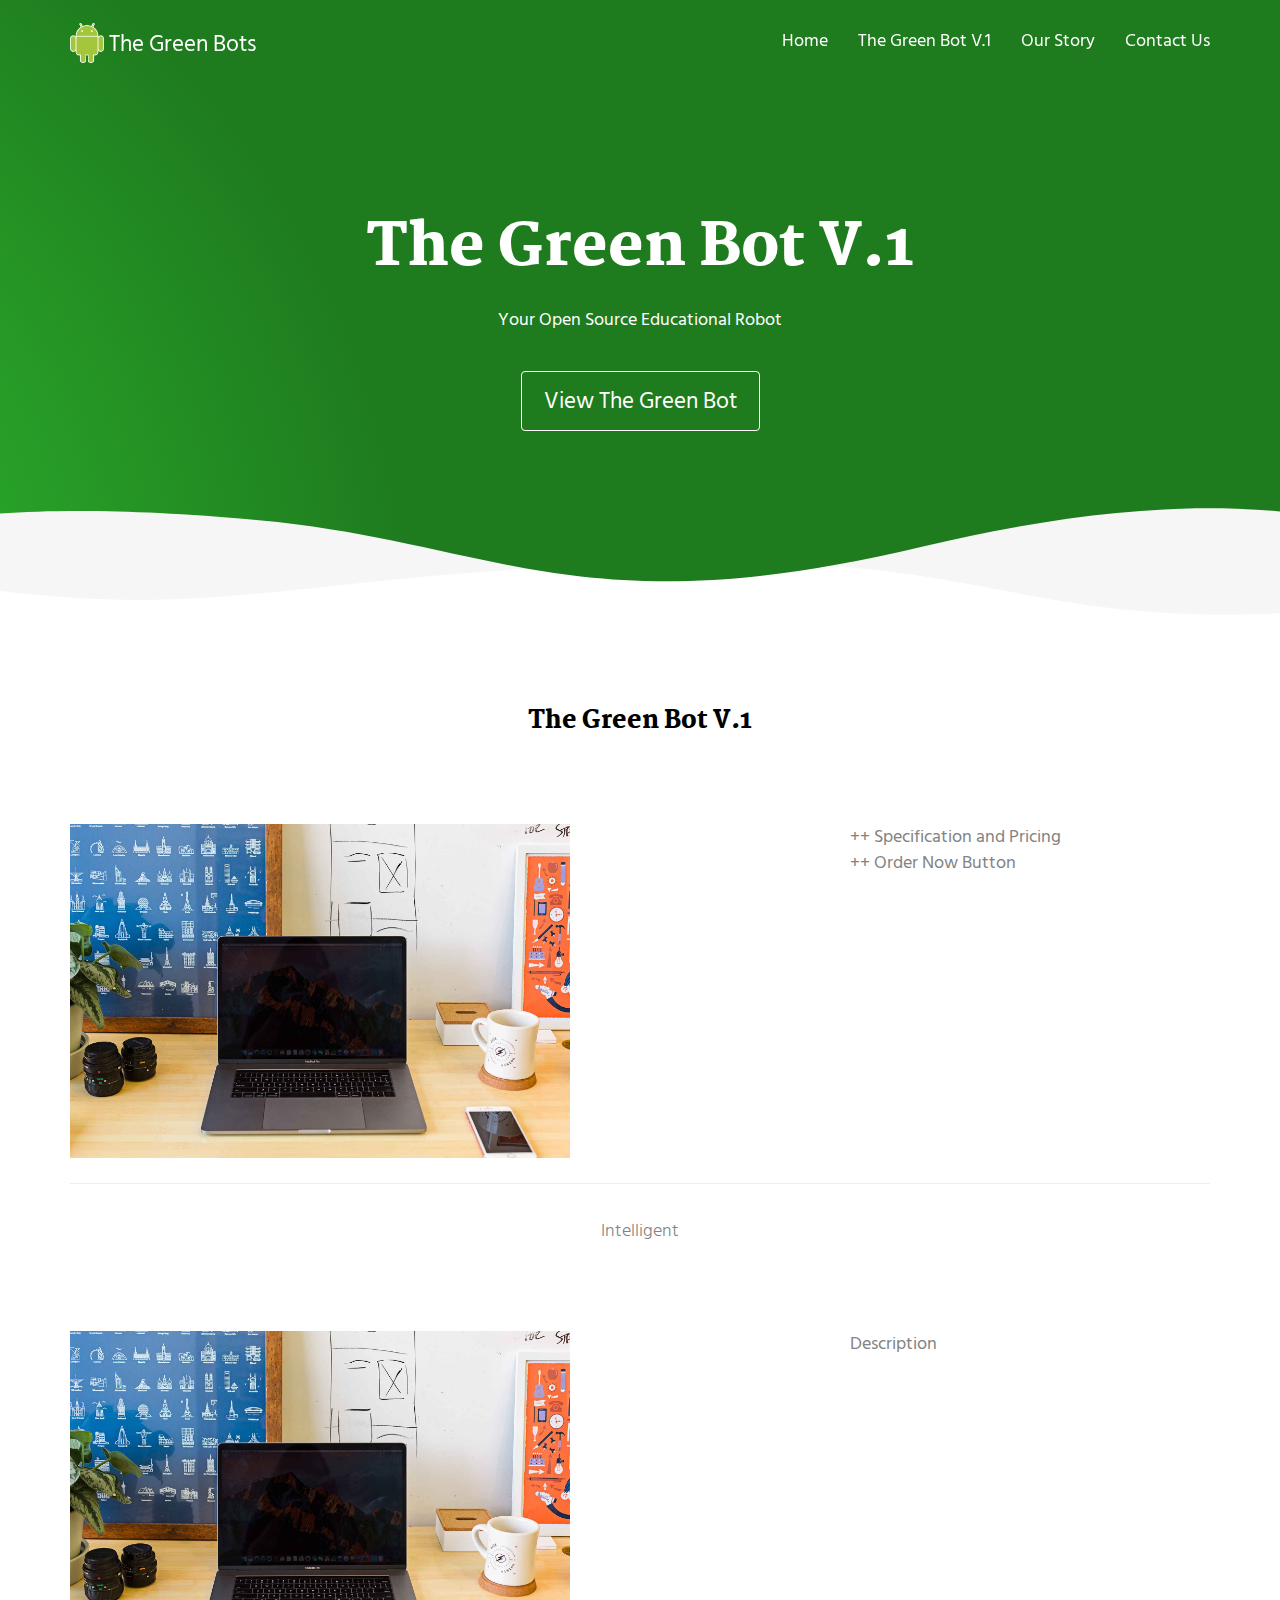
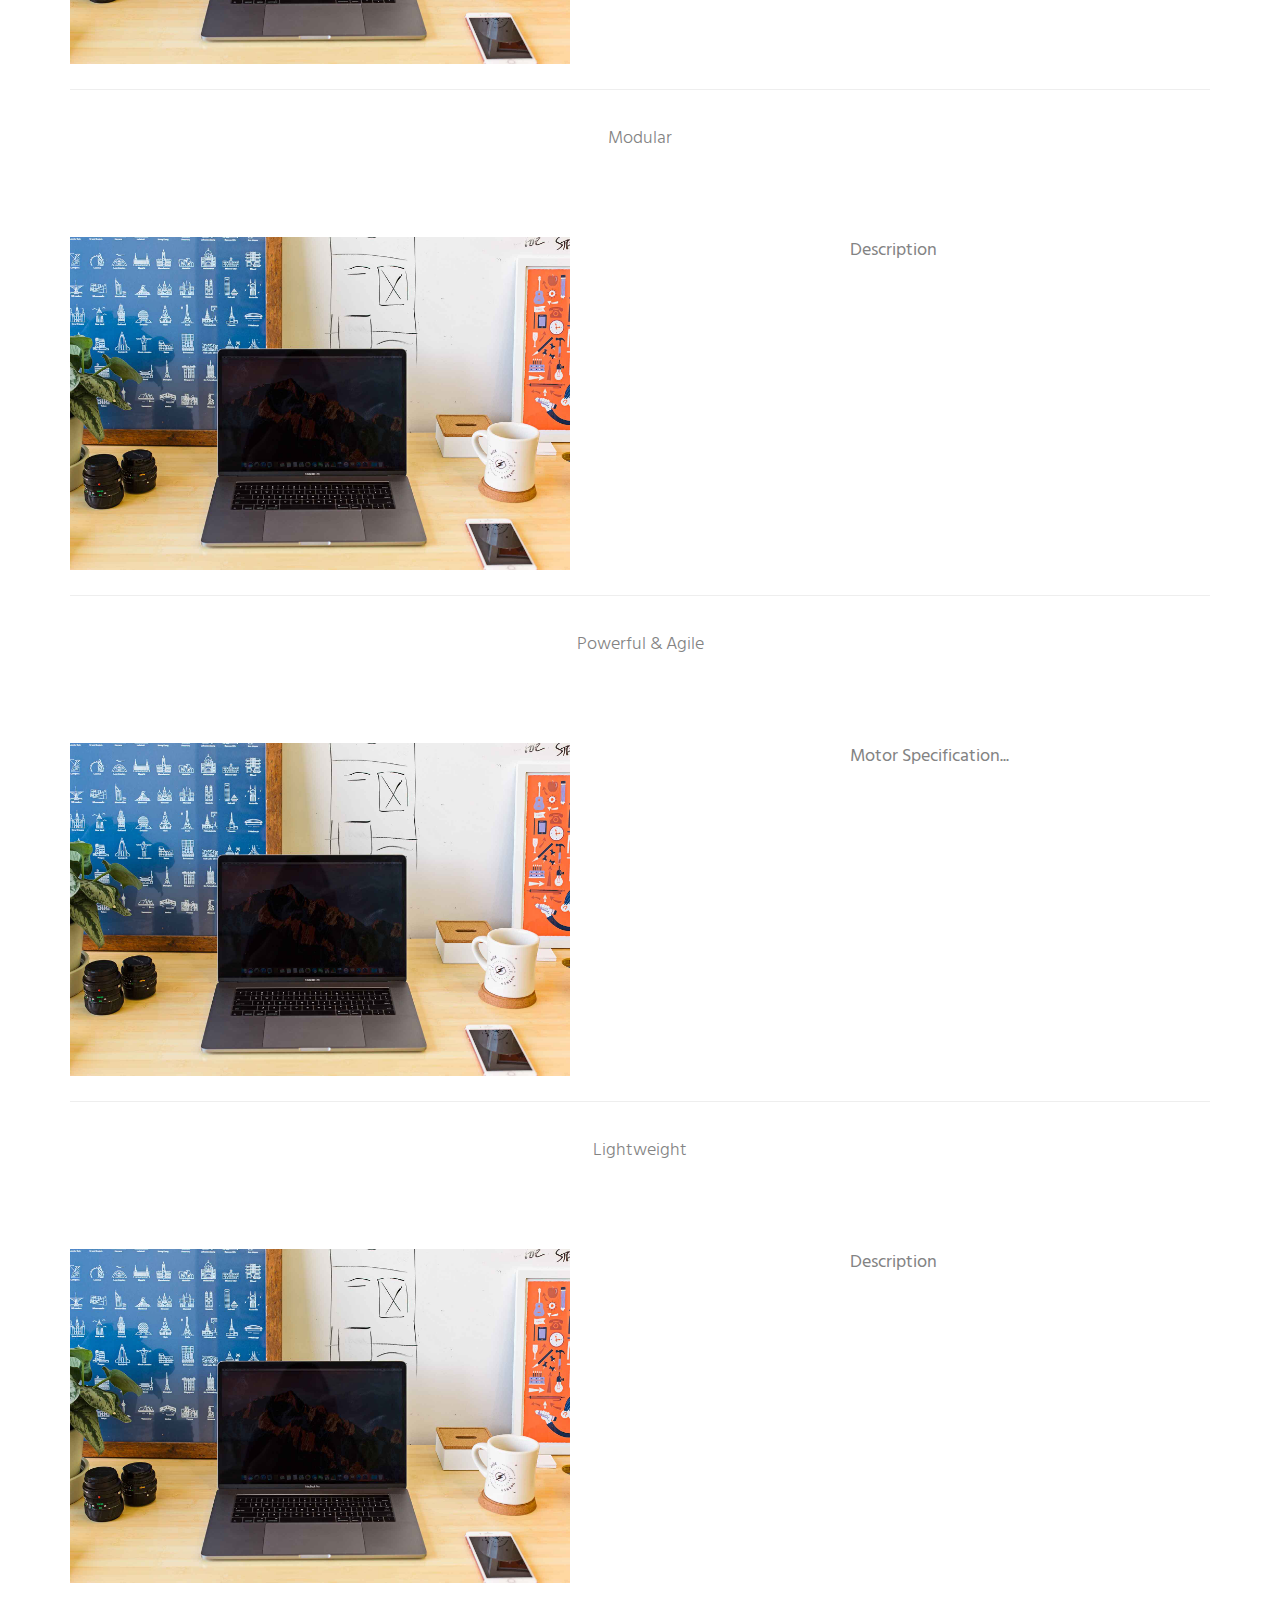
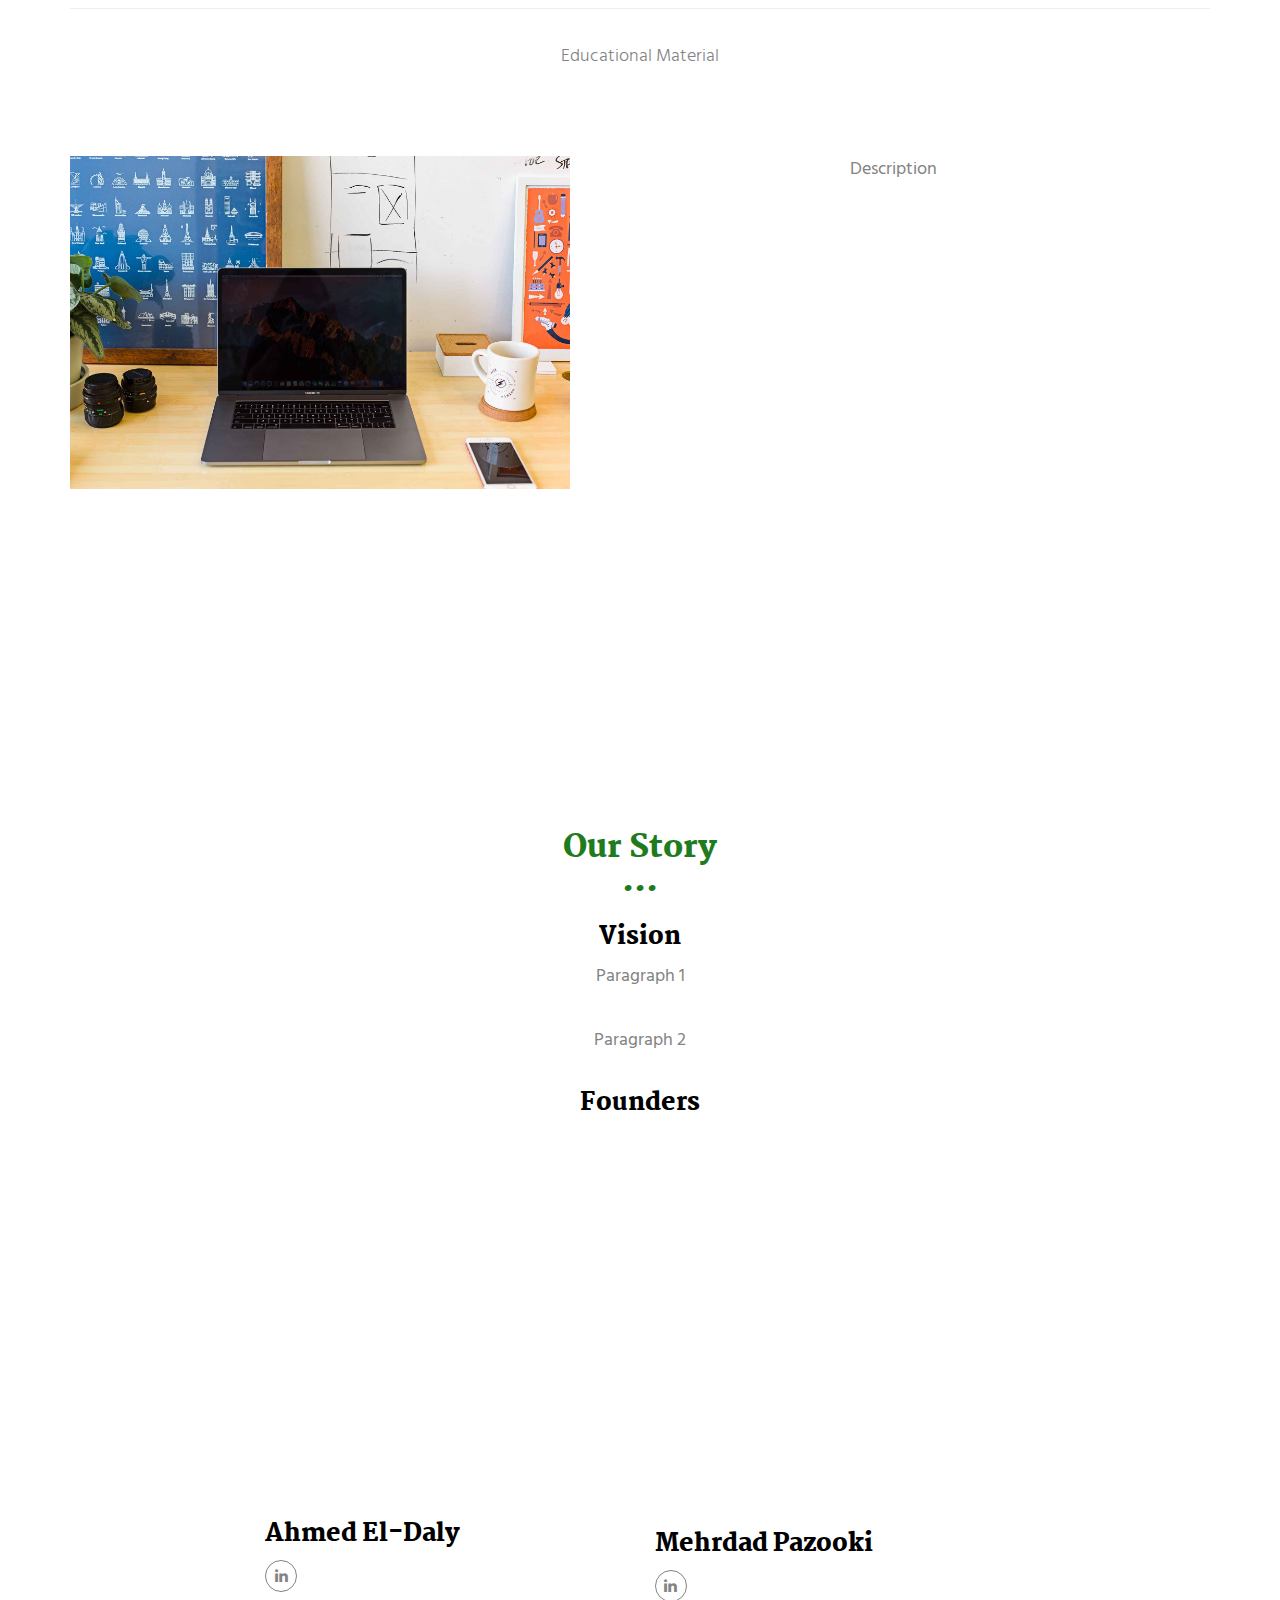
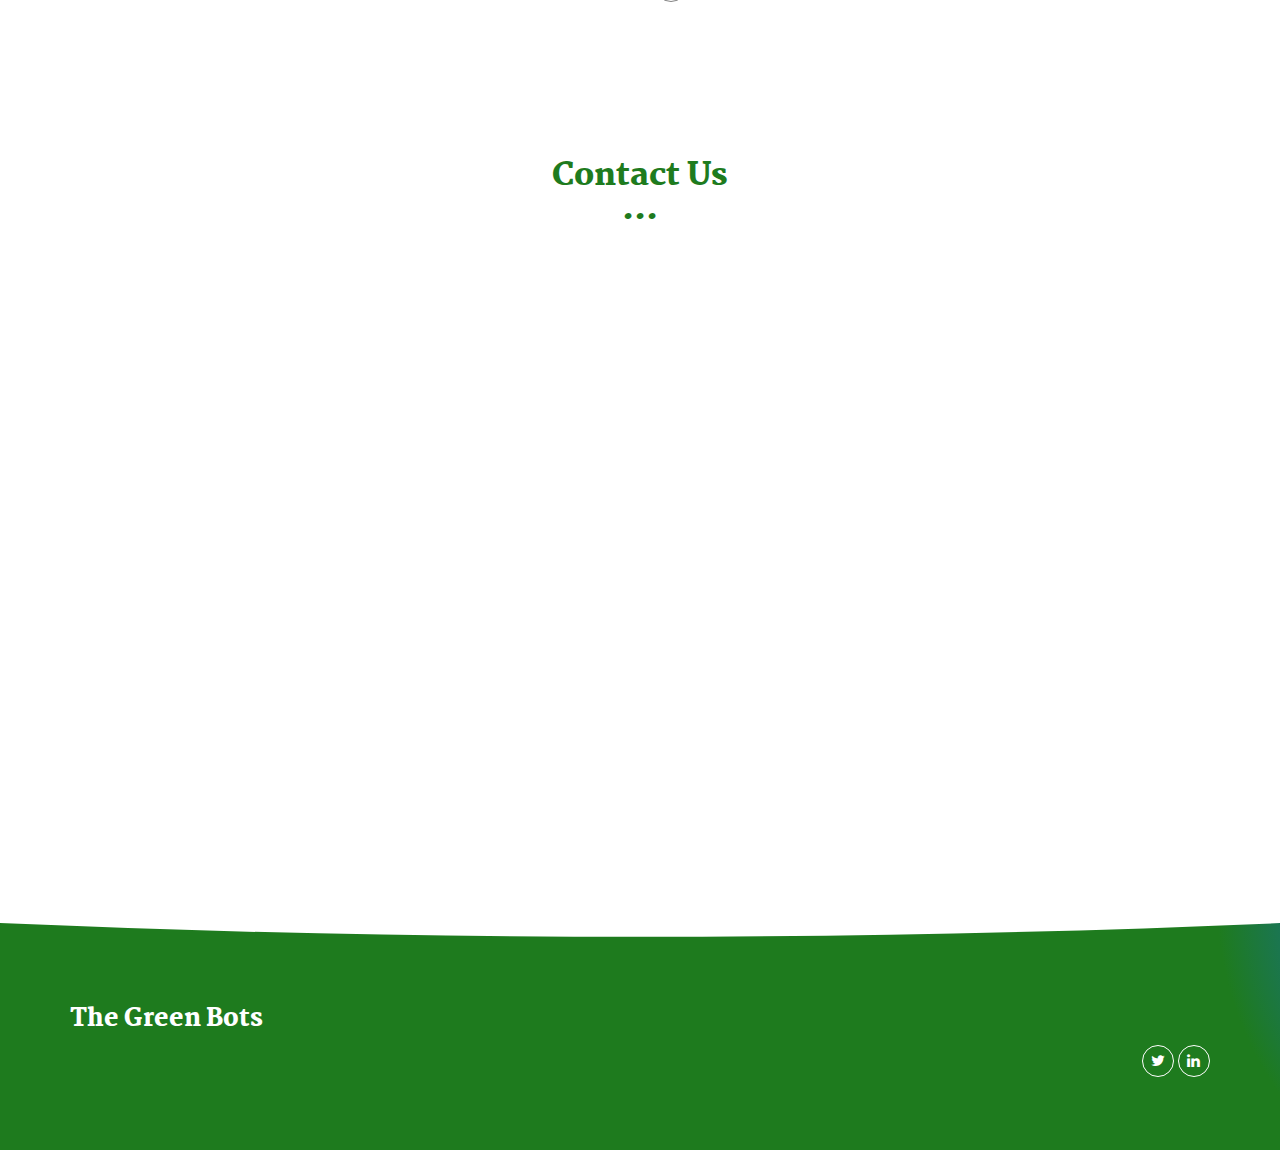
==== thegreenbots.com/index.html @ b5ca4ea4 "The Green Bot Website" ====
<!DOCTYPE html>
<html lang="en">

<head>
  <meta charset="UTF-8">
  <meta content="IE=edge" http-equiv="X-UA-Compatible">
  <meta content="width=device-width,initial-scale=1" name="viewport">
  <meta content="description" name="description">
  <meta name="google" content="notranslate" />
  <meta content="Mashup templates have been developped by Orson.io team" name="author">

  <!-- Disable tap highlight on IE -->
  <meta name="msapplication-tap-highlight" content="no">
  
  
  <link rel="apple-touch-icon" sizes="180x180" href="./assets/apple-icon-180x180.png">
  <link href="./assets/favicon.ico" rel="icon">

  <link href="" rel="stylesheet">


  <title>The Green Bots</title>

<link href="./main.550dcf66.css" rel="stylesheet"></head>

<link href="./main.css" rel="stylesheet"></head>

<body> <!-- Add your content of header -->
<header>
  <nav class="navbar navbar-default active">
    <div class="container">
      <div class="navbar-header">
        <button type="button" class="navbar-toggle collapsed" data-toggle="collapse" data-target="#navbar-collapse" aria-expanded="false">
          <span class="sr-only">Toggle navigation</span>
          <span class="icon-bar"></span>
          <span class="icon-bar"></span>
          <span class="icon-bar"></span>
        </button>
        <a class="navbar-brand" href="./index.html" title="">
          <img src="./assets/images/TheGreenBot-icon.png" class="navbar-logo-img" height="40">
          The Green Bots
        </a>
      </div>

      <div class="collapse navbar-collapse" id="navbar-collapse">
        <ul class="nav navbar-nav navbar-right">
          <li><a href="./index.html" title="">Home</a></li>
          <li><a href="#thegreenbotv1" title="">The Green Bot V.1</a></li>
          <li><a href="#ourstory" title="">Our Story</a></li>
          <li><a href="#contact" title="">Contact Us</a></li>

        </ul>
      </div> 
    </div>
  </nav>
</header>

<!-- Add your site or app content here -->
  <div class="hero-full-container background-image-container white-text-container">
    <div class="container">
      <div class="row">
        <div class="col-xs-12">
          <h1>The Green Bot V.1</h1>
          <p>Your Open Source Educational Robot</p>
          <br>
          <a href="#thegreenbotv1" class="btn btn-default btn-lg" title="">View The Green Bot</a>
        </div>
      </div>
    </div>
  </div>

  <div class="section-container" id="thegreenbotv1">
    <div class="container">
      <div class="row">
          <h3 class="text-center">The Green Bot V.1</h3>
          <br><br><br>  
          <div class="col-xs-8">
              <img src="./assets/images/img-04.jpg" alt="" class="img-responsive reveal-content" data-action="zoom" width="500px">
          </div>      
          <div class="col-xs-4">
            ++ Specification and Pricing<br>
            ++ Order Now Button
          </div>
      </div>
      <hr>
      <div class="row">
        <h4 class="text-center">Intelligent</h4>
        <br><br><br>  
        <div class="col-xs-8">
            <img src="./assets/images/img-04.jpg" alt="" class="img-responsive reveal-content" data-action="zoom" width="500px">
        </div>      
        <div class="col-xs-4">
          Description
        </div>
      </div>
      <hr>
      <div class="row">
        <h4 class="text-center">Modular</h4>
        <br><br><br>  
        <div class="col-xs-8">
            <img src="./assets/images/img-04.jpg" alt="" class="img-responsive reveal-content" data-action="zoom" width="500px">
        </div>      
        <div class="col-xs-4">
          Description
        </div>
      </div>
      <hr>
      <div class="row">
        <h4 class="text-center">Powerful & Agile</h4>
        <br><br><br>  
        <div class="col-xs-8">
            <img src="./assets/images/img-04.jpg" alt="" class="img-responsive reveal-content" data-action="zoom" width="500px">
        </div>      
        <div class="col-xs-4">
          Motor Specification...
        </div>
      </div>
      <hr>
      <div class="row">
        <h4 class="text-center">Lightweight</h4>
        <br><br><br>  
        <div class="col-xs-8">
            <img src="./assets/images/img-04.jpg" alt="" class="img-responsive reveal-content" data-action="zoom" width="500px">
        </div>      
        <div class="col-xs-4">
          Description
        </div>
      </div>
      <hr>
      <div class="row">
        <h4 class="text-center">Educational Material</h4>
        <br><br><br>  
        <div class="col-xs-8">
            <img src="./assets/images/img-04.jpg" alt="" class="img-responsive reveal-content" data-action="zoom" width="500px">
        </div>      
        <div class="col-xs-4">
          Description
        </div>
      </div>         
      
    </div>
  </div>

  <div class="section-container">
    <div class="container text-center">
      
    </div>
  </div>

  <!-- <div class="section-container">
    <div class="container text-center">
      <div class="row section-container-spacer">
        <div class="col-xs-12 col-md-12">
          <h2 class="text-center">Customers</h2>
          <p>Praesent at feugiat est, at faucibus ipsum. Aenean condimentum mauris vel malesuada pulvinar. <br>Vestibulum sit amet hendrerit leo, quis vehicula mi.</p>
        </div>  
      </div>
      <div class="row">
        <div class="col-xs-12 col-md-4">
          <img src="./assets/images/logo-01.png" alt="" class="img-responsive reveal-content image-center">

        </div>
       
        <div class="col-xs-12 col-md-4">
          <img src="./assets/images/logo-02.png" alt="" class="img-responsive reveal-content image-center">
        </div>
        <div class="col-xs-12 col-md-4">
          <img src="./assets/images/logo-03.png" alt="" class="img-responsive reveal-content image-center">
        </div>
      </div>
    </div>
  </div>
  -->
 


  <div class="section-container" id="ourstory">
    <div class="container">
      <div class="row">
        <div class="col-xs-12 col-md-8 col-md-offset-2">
          <div class="text-center">
            <br><br><br>
            <h2>Our Story</h2>
            <h3>Vision</h3>
            <p>Paragraph 1</p> 
            <br>
            <p>Paragraph 2</p>
          </div>
       </div>
      </div>
      <div class="row section-container-spacer">
          <div class="text-center">
            <h3>Founders</h3>
          </div>  
        </div>
        <div class="row">
          <div class="col-xs-12 col-md-2"></div>
          <div class="col-xs-12 col-md-4">
              <img src="./assets/images/ahmed.jpeg" alt="" class="reveal img-responsive reveal-content image-center">
              <h3>Ahmed El-Daly</h3>
              <!-- <h4></h4> -->
              <p></p>
              <p>
                <a href="https://www.linkedin.com/in/ahmedeldaly/" class="social-round-icon fa-icon" title="">
                  <i class="fa fa-linkedin" aria-hidden="true"></i>
                </a>
              </p>
            </div>
          <div class="col-xs-12 col-md-4">
            <img src="./assets/images/mehrdad.jpeg" alt="" class="reveal img-responsive reveal-content image-center">
            <h3>Mehrdad Pazooki</h3>
            <!-- <h4></h4> -->
            <p></p>
            <p>
              <a href="https://www.linkedin.com/in/mehrdad-pazooki-56a11b188/" class="social-round-icon fa-icon" title="">
                <i class="fa fa-linkedin" aria-hidden="true"></i>
              </a>
            </p>
          </div>
        </div>
    </div>
  </div>

  <div class="section-container contact-container" id="contact">
    <div class="container">
      <div class="row">
        <div class="col-xs-12 col-md-12">
          <div class="section-container-spacer">
            <h2 class="text-center">Contact Us</h2>
            <p class="text-center"></p>
          </div>
          <div class="card-container">
            <div class="card card-shadow col-xs-10 col-xs-offset-1 col-md-8 col-md-offset-2 reveal">
              <form action="" class="reveal-content">
                <div class="row">
                  <div class="col-md-7">
                    <div class="form-group">
                      <input type="email" class="form-control" id="email" placeholder="Email">
                    </div>
                    <div class="form-group">
                      <input type="text" class="form-control" id="subject" placeholder="Subject">
                    </div>
                    <div class="form-group">
                      <textarea class="form-control" rows="3" placeholder="Enter your message"></textarea>
                    </div>
                    <button type="submit" class="btn btn-primary">Send message</button>
                  </div>
                  <!-- <div class="col-md-5">
                    <ul class="list-unstyled address-container">
                      <li>
                        <span class="fa-icon">
                          <i class="fa fa-phone" aria-hidden="true"></i>
                        </span>
                        + 33 9 07 45 12 65
                      </li>
                      <li>
                        <span class="fa-icon">
                          <i class="fa fa fa-map-o" aria-hidden="true"></i>
                        </span>
                        42 rue Moulbert 75016 Paris
                      </li>
                    </ul>
                  </div> -->
                </div>
              </form>
            </div>
            <div class="card-image col-xs-12" style="background-image: url('/assets/images/img-01.jpg')">
            </div>
          </div>
        </div>  
      </div>
    </div>
  </div>

<script>
  document.addEventListener("DOMContentLoaded", function (event) {
    navbarFixedTopAnimation();
  });
</script>

<footer class="footer-container white-text-container">
  <div class="container">
    <div class="row">

     
      <div class="col-xs-12">
        <h3>The Green Bots</h3>

        <div class="row">
          <div class="col-xs-12 col-sm-7">
          </div>
          <div class="col-xs-12 col-sm-5">
            <p class="text-right">
              <a href="https://twitter.com/" class="social-round-icon white-round-icon fa-icon" title="">
                <i class="fa fa-twitter" aria-hidden="true"></i>
              </a>
              <a href="https://www.linkedin.com/" class="social-round-icon white-round-icon fa-icon" title="">
                <i class="fa fa-linkedin" aria-hidden="true"></i>
              </a>
            </p>
          </div>
        </div>
        
        
      </div>
    </div>
  </div>
</footer>

<script>
  document.addEventListener("DOMContentLoaded", function (event) {
    navActivePage();
    scrollRevelation('.reveal');
  });
</script>

<!-- Google Analytics: change UA-XXXXX-X to be your site's ID 

<script>
  (function (i, s, o, g, r, a, m) {
    i['GoogleAnalyticsObject'] = r; i[r] = i[r] || function () {
      (i[r].q = i[r].q || []).push(arguments)
    }, i[r].l = 1 * new Date(); a = s.createElement(o),
      m = s.getElementsByTagName(o)[0]; a.async = 1; a.src = g; m.parentNode.insertBefore(a, m)
  })(window, document, 'script', '//www.google-analytics.com/analytics.js', 'ga');
  ga('create', 'UA-XXXXX-X', 'auto');
  ga('send', 'pageview');
</script>

--> <script type="text/javascript" src="./main.0cf8b554.js"></script></body>

</html>
---- thegreenbots.com/main.550dcf66.css ----
@import url(https://fonts.googleapis.com/css?family=Hind+Siliguri:300,600|Martel:400,900);@import url(https://maxcdn.bootstrapcdn.com/font-awesome/4.7.0/css/font-awesome.min.css);/*!
 * Bootstrap v3.3.7 (http://getbootstrap.com)
 * Copyright 2011-2016 Twitter, Inc.
 * Licensed under MIT (https://github.com/twbs/bootstrap/blob/master/LICENSE)
 */
/*! normalize.css v3.0.3 | MIT License | github.com/necolas/normalize.css */html{font-family:sans-serif;-ms-text-size-adjust:100%;-webkit-text-size-adjust:100%}body{margin:0}article,aside,details,figcaption,figure,footer,header,hgroup,main,menu,nav,section,summary{display:block}audio,canvas,progress,video{display:inline-block;vertical-align:baseline}audio:not([controls]){display:none;height:0}[hidden],template{display:none}a{background-color:transparent}a:active,a:hover{outline:0}abbr[title]{border-bottom:1px dotted}b,strong{font-weight:700}dfn{font-style:italic}h1{font-size:2em;margin:.67em 0}mark{background:#ff0;color:#000}small{font-size:80%}sub,sup{font-size:75%;line-height:0;position:relative;vertical-align:baseline}sup{top:-.5em}sub{bottom:-.25em}img{border:0}svg:not(:root){overflow:hidden}figure{margin:1em 40px}hr{box-sizing:content-box;height:0}pre{overflow:auto}code,kbd,pre,samp{font-family:monospace,monospace;font-size:1em}button,input,optgroup,select,textarea{color:inherit;font:inherit;margin:0}button{overflow:visible}button,select{text-transform:none}button,html input[type=button],input[type=reset],input[type=submit]{-webkit-appearance:button;cursor:pointer}button[disabled],html input[disabled]{cursor:default}button::-moz-focus-inner,input::-moz-focus-inner{border:0;padding:0}input{line-height:normal}input[type=checkbox],input[type=radio]{box-sizing:border-box;padding:0}input[type=number]::-webkit-inner-spin-button,input[type=number]::-webkit-outer-spin-button{height:auto}input[type=search]{-webkit-appearance:textfield;box-sizing:content-box}input[type=search]::-webkit-search-cancel-button,input[type=search]::-webkit-search-decoration{-webkit-appearance:none}fieldset{border:1px solid silver;margin:0 2px;padding:.35em .625em .75em}textarea{overflow:auto}optgroup{font-weight:700}table{border-collapse:collapse;border-spacing:0}td,th{padding:0}

@import "main.css";
---- thegreenbots.com/main.css ----
@media print{
    *,:after,:before{
        background:transparent!important;
        color:#000!important;
        box-shadow:none!important;
        text-shadow:none!important
    }
    a,a:visited{
        text-decoration:underline
    }
    a[href]:after{
        content:" (" attr(href) ")"
    }
    abbr[title]:after{
        content:" (" attr(title) ")"
    }
    a[href^="#"]:after,a[href^="javascript:"]:after{
        content:""
    }
    blockquote,pre{
        border:1px solid #999;
        page-break-inside:avoid
    }
    thead{
        display:table-header-group
    }
    img,tr{
        page-break-inside:avoid
    }
    img{
        max-width:100%!important
    }
    h2,h3,p{
        orphans:3;
        widows:3
    }
    h2,h3{
        page-break-after:avoid
    }
    .navbar{
        display:none
    }
    .btn>.caret,.dropup>.btn>.caret{
        border-top-color:#000!important
    }
    .label{
        border:1px solid #000
    }
    .table{
        border-collapse:collapse!important
    }
    .table td,.table th{
        background-color:#fff!important
    }
    .table-bordered td,.table-bordered th{
        border:1px solid #ddd!important
    }
}
*,:after,:before{
    -webkit-box-sizing:border-box;
    -moz-box-sizing:border-box;
    box-sizing:border-box
}
html{
    font-size:10px;
    -webkit-tap-highlight-color:transparent
}
body{
    font-family:Hind Siliguri,Helvetica,Arial,sans-serif;
    font-size:18px;
    line-height:1.42857;
    color:#838383;
    background-color:#fff
}
button,input,select,textarea{
    font-family:inherit;
    font-size:inherit;
    line-height:inherit
}
a{
    color:#1e7b1e;
    text-decoration:none
}
a:focus,a:hover{
    color:#1045a4;
    text-decoration:underline
}
a:focus{
    outline:5px auto -webkit-focus-ring-color;
    outline-offset:-2px
}
figure{
    margin:0
}
img{
    vertical-align:middle
}
.img-responsive{
    display:block;
    max-width:100%;
    height:auto
}
.img-rounded{
    border-radius:4px
}
.img-thumbnail{
    padding:4px;
    line-height:1.42857;
    background-color:#fff;
    border:1px solid #ddd;
    border-radius:2px;
    -webkit-transition:all .2s ease-in-out;
    -o-transition:all .2s ease-in-out;
    transition:all .2s ease-in-out;
    display:inline-block;
    max-width:100%;
    height:auto
}
.img-circle{
    border-radius:50%
}
hr{
    margin-top:25px;
    margin-bottom:25px;
    border:0;
    border-top:1px solid #eee
}
.sr-only{
    position:absolute;
    width:1px;
    height:1px;
    margin:-1px;
    padding:0;
    overflow:hidden;
    clip:rect(0,0,0,0);
    border:0
}
.sr-only-focusable:active,.sr-only-focusable:focus{
    position:static;
    width:auto;
    height:auto;
    margin:0;
    overflow:visible;
    clip:auto
}
[role=button]{
    cursor:pointer
}
.h1,.h2,.h3,.h4,.h5,.h6,h1,h2,h3,h4,h5,h6{
    font-family:Martel,Times New Roman,Times,serif;
    font-weight:900;
    line-height:1.1;
    color:#1e7b1e
}
.h1 .small,.h1 small,.h2 .small,.h2 small,.h3 .small,.h3 small,.h4 .small,.h4 small,.h5 .small,.h5 small,.h6 .small,.h6 small,h1 .small,h1 small,h2 .small,h2 small,h3 .small,h3 small,h4 .small,h4 small,h5 .small,h5 small,h6 .small,h6 small{
    font-weight:400;
    line-height:1;
    color:#777
}
.h1,.h2,.h3,h1,h2,h3{
    margin-top:25px;
    margin-bottom:12.5px
}
.h1 .small,.h1 small,.h2 .small,.h2 small,.h3 .small,.h3 small,h1 .small,h1 small,h2 .small,h2 small,h3 .small,h3 small{
    font-size:65%
}
.h4,.h5,.h6,h4,h5,h6{
    margin-top:12.5px;
    margin-bottom:12.5px
}
.h4 .small,.h4 small,.h5 .small,.h5 small,.h6 .small,.h6 small,h4 .small,h4 small,h5 .small,h5 small,h6 .small,h6 small{
    font-size:75%
}
.h1,h1{
    font-size:59px
}
.h2,h2{
    font-size:31px
}
.h3,h3{
    font-size:24px
}
.h4,.h5,h4,h5{
    font-size:18px
}
.h6,h6{
    font-size:16px
}
p{
    margin:0 0 12.5px
}
.lead{
    margin-bottom:25px;
    font-size:20px;
    font-weight:300;
    line-height:1.4
}
@media (min-width:768px){
    .lead{
        font-size:27px
    }
}
.small,small{
    font-size:77%
}
.mark,mark{
    background-color:#fcf8e3;
    padding:.2em
}
.text-left{
    text-align:left
}
.text-right{
    text-align:right
}
.text-center{
    text-align:center
}
.text-justify{
    text-align:justify
}
.text-nowrap{
    white-space:nowrap
}
.text-lowercase{
    text-transform:lowercase
}
.initialism,.text-uppercase{
    text-transform:uppercase
}
.text-capitalize{
    text-transform:capitalize
}
.text-muted{
    color:#777
}
.text-primary{
    color:#1e7b1e
}
a.text-primary:focus,a.text-primary:hover{
    color:#124fbb
}
.text-success{
    color:#fff
}
a.text-success:focus,a.text-success:hover{
    color:#e6e6e6
}
.text-info{
    color:#31708f
}
a.text-info:focus,a.text-info:hover{
    color:#245269
}
.text-warning{
    color:#8a6d3b
}
a.text-warning:focus,a.text-warning:hover{
    color:#66512c
}
.text-danger{
    color:#fff
}
a.text-danger:focus,a.text-danger:hover{
    color:#e6e6e6
}
.bg-primary{
    color:#fff;
    background-color:#1e7b1e
}
a.bg-primary:focus,a.bg-primary:hover{
    background-color:#124fbb
}
.bg-success{
    background-color:#08005f
}
a.bg-success:focus,a.bg-success:hover{
    background-color:#04002c
}
.bg-info{
    background-color:#d9edf7
}
a.bg-info:focus,a.bg-info:hover{
    background-color:#afd9ee
}
.bg-warning{
    background-color:#fcf8e3
}
a.bg-warning:focus,a.bg-warning:hover{
    background-color:#f7ecb5
}
.bg-danger{
    background-color:#ca044b
}
a.bg-danger:focus,a.bg-danger:hover{
    background-color:#980338
}
.page-header{
    padding-bottom:11.5px;
    margin:50px 0 25px;
    border-bottom:1px solid #eee
}
ol,ul{
    margin-top:0;
    margin-bottom:12.5px
}
ol ol,ol ul,ul ol,ul ul{
    margin-bottom:0
}
.list-inline,.list-unstyled{
    padding-left:0;
    list-style:none
}
.list-inline{
    margin-left:-5px
}
.list-inline>li{
    display:inline-block;
    padding-left:5px;
    padding-right:5px
}
dl{
    margin-top:0;
    margin-bottom:25px
}
dd,dt{
    line-height:1.42857
}
dt{
    font-weight:700
}
dd{
    margin-left:0
}
.dl-horizontal dd:after,.dl-horizontal dd:before{
    content:" ";
    display:table
}
.dl-horizontal dd:after{
    clear:both
}
@media (min-width:768px){
    .dl-horizontal dt{
        float:left;
        width:160px;
        clear:left;
        text-align:right;
        overflow:hidden;
        text-overflow:ellipsis;
        white-space:nowrap
    }
    .dl-horizontal dd{
        margin-left:180px
    }
}
abbr[data-original-title],abbr[title]{
    cursor:help;
    border-bottom:1px dotted #777
}
.initialism{
    font-size:90%
}
blockquote{
    padding:12.5px 25px;
    margin:0 0 25px;
    font-size:22.5px;
    border-left:5px solid #eee
}
blockquote ol:last-child,blockquote p:last-child,blockquote ul:last-child{
    margin-bottom:0
}
blockquote .small,blockquote footer,blockquote small{
    display:block;
    font-size:80%;
    line-height:1.42857;
    color:#777
}
blockquote .small:before,blockquote footer:before,blockquote small:before{
    content:"\2014 \A0"
}
.blockquote-reverse,blockquote.pull-right{
    padding-right:15px;
    padding-left:0;
    border-right:5px solid #eee;
    border-left:0;
    text-align:right
}
.blockquote-reverse .small:before,.blockquote-reverse footer:before,.blockquote-reverse small:before,blockquote.pull-right .small:before,blockquote.pull-right footer:before,blockquote.pull-right small:before{
    content:""
}
.blockquote-reverse .small:after,.blockquote-reverse footer:after,.blockquote-reverse small:after,blockquote.pull-right .small:after,blockquote.pull-right footer:after,blockquote.pull-right small:after{
    content:"\A0 \2014"
}
address{
    margin-bottom:25px;
    font-style:normal;
    line-height:1.42857
}
code,kbd,pre,samp{
    font-family:Menlo,Monaco,Consolas,Courier New,monospace
}
code{
    color:#c7254e;
    background-color:#f9f2f4
}
code,kbd{
    padding:2px 4px;
    font-size:90%;
    border-radius:2px
}
kbd{
    color:#fff;
    background-color:#333;
    box-shadow:inset 0 -1px 0 rgba(0,0,0,.25)
}
kbd kbd{
    padding:0;
    font-size:100%;
    font-weight:700;
    box-shadow:none
}
pre{
    display:block;
    padding:12px;
    margin:0 0 12.5px;
    font-size:17px;
    line-height:1.42857;
    word-break:break-all;
    word-wrap:break-word;
    color:#333;
    background-color:#f5f5f5;
    border:1px solid #ccc;
    border-radius:2px
}
pre code{
    padding:0;
    font-size:inherit;
    color:inherit;
    white-space:pre-wrap;
    background-color:transparent;
    border-radius:0
}
.pre-scrollable{
    max-height:340px;
    overflow-y:scroll
}
.container{
    margin-right:auto;
    margin-left:auto;
    padding-left:15px;
    padding-right:15px
}
.container:after,.container:before{
    content:" ";
    display:table
}
.container:after{
    clear:both
}
@media (min-width:768px){
    .container{
        width:750px
    }
}
@media (min-width:992px){
    .container{
        width:970px
    }
}
@media (min-width:1200px){
    .container{
        width:1170px
    }
}
.container-fluid{
    margin-right:auto;
    margin-left:auto;
    padding-left:15px;
    padding-right:15px
}
.container-fluid:after,.container-fluid:before{
    content:" ";
    display:table
}
.container-fluid:after{
    clear:both
}
.row{
    margin-left:-15px;
    margin-right:-15px
}
.row:after,.row:before{
    content:" ";
    display:table
}
.row:after{
    clear:both
}
.col-lg-1,.col-lg-2,.col-lg-3,.col-lg-4,.col-lg-5,.col-lg-6,.col-lg-7,.col-lg-8,.col-lg-9,.col-lg-10,.col-lg-11,.col-lg-12,.col-md-1,.col-md-2,.col-md-3,.col-md-4,.col-md-5,.col-md-6,.col-md-7,.col-md-8,.col-md-9,.col-md-10,.col-md-11,.col-md-12,.col-sm-1,.col-sm-2,.col-sm-3,.col-sm-4,.col-sm-5,.col-sm-6,.col-sm-7,.col-sm-8,.col-sm-9,.col-sm-10,.col-sm-11,.col-sm-12,.col-xs-1,.col-xs-2,.col-xs-3,.col-xs-4,.col-xs-5,.col-xs-6,.col-xs-7,.col-xs-8,.col-xs-9,.col-xs-10,.col-xs-11,.col-xs-12{
    position:relative;
    min-height:1px;
    padding-left:15px;
    padding-right:15px
}
.col-xs-1,.col-xs-2,.col-xs-3,.col-xs-4,.col-xs-5,.col-xs-6,.col-xs-7,.col-xs-8,.col-xs-9,.col-xs-10,.col-xs-11,.col-xs-12{
    float:left
}
.col-xs-1{
    width:8.33333%
}
.col-xs-2{
    width:16.66667%
}
.col-xs-3{
    width:25%
}
.col-xs-4{
    width:33.33333%
}
.col-xs-5{
    width:41.66667%
}
.col-xs-6{
    width:50%
}
.col-xs-7{
    width:58.33333%
}
.col-xs-8{
    width:66.66667%
}
.col-xs-9{
    width:75%
}
.col-xs-10{
    width:83.33333%
}
.col-xs-11{
    width:91.66667%
}
.col-xs-12{
    width:100%
}
.col-xs-pull-0{
    right:auto
}
.col-xs-pull-1{
    right:8.33333%
}
.col-xs-pull-2{
    right:16.66667%
}
.col-xs-pull-3{
    right:25%
}
.col-xs-pull-4{
    right:33.33333%
}
.col-xs-pull-5{
    right:41.66667%
}
.col-xs-pull-6{
    right:50%
}
.col-xs-pull-7{
    right:58.33333%
}
.col-xs-pull-8{
    right:66.66667%
}
.col-xs-pull-9{
    right:75%
}
.col-xs-pull-10{
    right:83.33333%
}
.col-xs-pull-11{
    right:91.66667%
}
.col-xs-pull-12{
    right:100%
}
.col-xs-push-0{
    left:auto
}
.col-xs-push-1{
    left:8.33333%
}
.col-xs-push-2{
    left:16.66667%
}
.col-xs-push-3{
    left:25%
}
.col-xs-push-4{
    left:33.33333%
}
.col-xs-push-5{
    left:41.66667%
}
.col-xs-push-6{
    left:50%
}
.col-xs-push-7{
    left:58.33333%
}
.col-xs-push-8{
    left:66.66667%
}
.col-xs-push-9{
    left:75%
}
.col-xs-push-10{
    left:83.33333%
}
.col-xs-push-11{
    left:91.66667%
}
.col-xs-push-12{
    left:100%
}
.col-xs-offset-0{
    margin-left:0
}
.col-xs-offset-1{
    margin-left:8.33333%
}
.col-xs-offset-2{
    margin-left:16.66667%
}
.col-xs-offset-3{
    margin-left:25%
}
.col-xs-offset-4{
    margin-left:33.33333%
}
.col-xs-offset-5{
    margin-left:41.66667%
}
.col-xs-offset-6{
    margin-left:50%
}
.col-xs-offset-7{
    margin-left:58.33333%
}
.col-xs-offset-8{
    margin-left:66.66667%
}
.col-xs-offset-9{
    margin-left:75%
}
.col-xs-offset-10{
    margin-left:83.33333%
}
.col-xs-offset-11{
    margin-left:91.66667%
}
.col-xs-offset-12{
    margin-left:100%
}
@media (min-width:768px){
    .col-sm-1,.col-sm-2,.col-sm-3,.col-sm-4,.col-sm-5,.col-sm-6,.col-sm-7,.col-sm-8,.col-sm-9,.col-sm-10,.col-sm-11,.col-sm-12{
        float:left
    }
    .col-sm-1{
        width:8.33333%
    }
    .col-sm-2{
        width:16.66667%
    }
    .col-sm-3{
        width:25%
    }
    .col-sm-4{
        width:33.33333%
    }
    .col-sm-5{
        width:41.66667%
    }
    .col-sm-6{
        width:50%
    }
    .col-sm-7{
        width:58.33333%
    }
    .col-sm-8{
        width:66.66667%
    }
    .col-sm-9{
        width:75%
    }
    .col-sm-10{
        width:83.33333%
    }
    .col-sm-11{
        width:91.66667%
    }
    .col-sm-12{
        width:100%
    }
    .col-sm-pull-0{
        right:auto
    }
    .col-sm-pull-1{
        right:8.33333%
    }
    .col-sm-pull-2{
        right:16.66667%
    }
    .col-sm-pull-3{
        right:25%
    }
    .col-sm-pull-4{
        right:33.33333%
    }
    .col-sm-pull-5{
        right:41.66667%
    }
    .col-sm-pull-6{
        right:50%
    }
    .col-sm-pull-7{
        right:58.33333%
    }
    .col-sm-pull-8{
        right:66.66667%
    }
    .col-sm-pull-9{
        right:75%
    }
    .col-sm-pull-10{
        right:83.33333%
    }
    .col-sm-pull-11{
        right:91.66667%
    }
    .col-sm-pull-12{
        right:100%
    }
    .col-sm-push-0{
        left:auto
    }
    .col-sm-push-1{
        left:8.33333%
    }
    .col-sm-push-2{
        left:16.66667%
    }
    .col-sm-push-3{
        left:25%
    }
    .col-sm-push-4{
        left:33.33333%
    }
    .col-sm-push-5{
        left:41.66667%
    }
    .col-sm-push-6{
        left:50%
    }
    .col-sm-push-7{
        left:58.33333%
    }
    .col-sm-push-8{
        left:66.66667%
    }
    .col-sm-push-9{
        left:75%
    }
    .col-sm-push-10{
        left:83.33333%
    }
    .col-sm-push-11{
        left:91.66667%
    }
    .col-sm-push-12{
        left:100%
    }
    .col-sm-offset-0{
        margin-left:0
    }
    .col-sm-offset-1{
        margin-left:8.33333%
    }
    .col-sm-offset-2{
        margin-left:16.66667%
    }
    .col-sm-offset-3{
        margin-left:25%
    }
    .col-sm-offset-4{
        margin-left:33.33333%
    }
    .col-sm-offset-5{
        margin-left:41.66667%
    }
    .col-sm-offset-6{
        margin-left:50%
    }
    .col-sm-offset-7{
        margin-left:58.33333%
    }
    .col-sm-offset-8{
        margin-left:66.66667%
    }
    .col-sm-offset-9{
        margin-left:75%
    }
    .col-sm-offset-10{
        margin-left:83.33333%
    }
    .col-sm-offset-11{
        margin-left:91.66667%
    }
    .col-sm-offset-12{
        margin-left:100%
    }
}
@media (min-width:992px){
    .col-md-1,.col-md-2,.col-md-3,.col-md-4,.col-md-5,.col-md-6,.col-md-7,.col-md-8,.col-md-9,.col-md-10,.col-md-11,.col-md-12{
        float:left
    }
    .col-md-1{
        width:8.33333%
    }
    .col-md-2{
        width:16.66667%
    }
    .col-md-3{
        width:25%
    }
    .col-md-4{
        width:33.33333%
    }
    .col-md-5{
        width:41.66667%
    }
    .col-md-6{
        width:50%
    }
    .col-md-7{
        width:58.33333%
    }
    .col-md-8{
        width:66.66667%
    }
    .col-md-9{
        width:75%
    }
    .col-md-10{
        width:83.33333%
    }
    .col-md-11{
        width:91.66667%
    }
    .col-md-12{
        width:100%
    }
    .col-md-pull-0{
        right:auto
    }
    .col-md-pull-1{
        right:8.33333%
    }
    .col-md-pull-2{
        right:16.66667%
    }
    .col-md-pull-3{
        right:25%
    }
    .col-md-pull-4{
        right:33.33333%
    }
    .col-md-pull-5{
        right:41.66667%
    }
    .col-md-pull-6{
        right:50%
    }
    .col-md-pull-7{
        right:58.33333%
    }
    .col-md-pull-8{
        right:66.66667%
    }
    .col-md-pull-9{
        right:75%
    }
    .col-md-pull-10{
        right:83.33333%
    }
    .col-md-pull-11{
        right:91.66667%
    }
    .col-md-pull-12{
        right:100%
    }
    .col-md-push-0{
        left:auto
    }
    .col-md-push-1{
        left:8.33333%
    }
    .col-md-push-2{
        left:16.66667%
    }
    .col-md-push-3{
        left:25%
    }
    .col-md-push-4{
        left:33.33333%
    }
    .col-md-push-5{
        left:41.66667%
    }
    .col-md-push-6{
        left:50%
    }
    .col-md-push-7{
        left:58.33333%
    }
    .col-md-push-8{
        left:66.66667%
    }
    .col-md-push-9{
        left:75%
    }
    .col-md-push-10{
        left:83.33333%
    }
    .col-md-push-11{
        left:91.66667%
    }
    .col-md-push-12{
        left:100%
    }
    .col-md-offset-0{
        margin-left:0
    }
    .col-md-offset-1{
        margin-left:8.33333%
    }
    .col-md-offset-2{
        margin-left:16.66667%
    }
    .col-md-offset-3{
        margin-left:25%
    }
    .col-md-offset-4{
        margin-left:33.33333%
    }
    .col-md-offset-5{
        margin-left:41.66667%
    }
    .col-md-offset-6{
        margin-left:50%
    }
    .col-md-offset-7{
        margin-left:58.33333%
    }
    .col-md-offset-8{
        margin-left:66.66667%
    }
    .col-md-offset-9{
        margin-left:75%
    }
    .col-md-offset-10{
        margin-left:83.33333%
    }
    .col-md-offset-11{
        margin-left:91.66667%
    }
    .col-md-offset-12{
        margin-left:100%
    }
}
@media (min-width:1200px){
    .col-lg-1,.col-lg-2,.col-lg-3,.col-lg-4,.col-lg-5,.col-lg-6,.col-lg-7,.col-lg-8,.col-lg-9,.col-lg-10,.col-lg-11,.col-lg-12{
        float:left
    }
    .col-lg-1{
        width:8.33333%
    }
    .col-lg-2{
        width:16.66667%
    }
    .col-lg-3{
        width:25%
    }
    .col-lg-4{
        width:33.33333%
    }
    .col-lg-5{
        width:41.66667%
    }
    .col-lg-6{
        width:50%
    }
    .col-lg-7{
        width:58.33333%
    }
    .col-lg-8{
        width:66.66667%
    }
    .col-lg-9{
        width:75%
    }
    .col-lg-10{
        width:83.33333%
    }
    .col-lg-11{
        width:91.66667%
    }
    .col-lg-12{
        width:100%
    }
    .col-lg-pull-0{
        right:auto
    }
    .col-lg-pull-1{
        right:8.33333%
    }
    .col-lg-pull-2{
        right:16.66667%
    }
    .col-lg-pull-3{
        right:25%
    }
    .col-lg-pull-4{
        right:33.33333%
    }
    .col-lg-pull-5{
        right:41.66667%
    }
    .col-lg-pull-6{
        right:50%
    }
    .col-lg-pull-7{
        right:58.33333%
    }
    .col-lg-pull-8{
        right:66.66667%
    }
    .col-lg-pull-9{
        right:75%
    }
    .col-lg-pull-10{
        right:83.33333%
    }
    .col-lg-pull-11{
        right:91.66667%
    }
    .col-lg-pull-12{
        right:100%
    }
    .col-lg-push-0{
        left:auto
    }
    .col-lg-push-1{
        left:8.33333%
    }
    .col-lg-push-2{
        left:16.66667%
    }
    .col-lg-push-3{
        left:25%
    }
    .col-lg-push-4{
        left:33.33333%
    }
    .col-lg-push-5{
        left:41.66667%
    }
    .col-lg-push-6{
        left:50%
    }
    .col-lg-push-7{
        left:58.33333%
    }
    .col-lg-push-8{
        left:66.66667%
    }
    .col-lg-push-9{
        left:75%
    }
    .col-lg-push-10{
        left:83.33333%
    }
    .col-lg-push-11{
        left:91.66667%
    }
    .col-lg-push-12{
        left:100%
    }
    .col-lg-offset-0{
        margin-left:0
    }
    .col-lg-offset-1{
        margin-left:8.33333%
    }
    .col-lg-offset-2{
        margin-left:16.66667%
    }
    .col-lg-offset-3{
        margin-left:25%
    }
    .col-lg-offset-4{
        margin-left:33.33333%
    }
    .col-lg-offset-5{
        margin-left:41.66667%
    }
    .col-lg-offset-6{
        margin-left:50%
    }
    .col-lg-offset-7{
        margin-left:58.33333%
    }
    .col-lg-offset-8{
        margin-left:66.66667%
    }
    .col-lg-offset-9{
        margin-left:75%
    }
    .col-lg-offset-10{
        margin-left:83.33333%
    }
    .col-lg-offset-11{
        margin-left:91.66667%
    }
    .col-lg-offset-12{
        margin-left:100%
    }
}
table{
    background-color:transparent
}
caption{
    padding-top:8px;
    padding-bottom:8px;
    color:#777
}
caption,th{
    text-align:left
}
.table{
    width:100%;
    max-width:100%;
    margin-bottom:25px
}
.table>tbody>tr>td,.table>tbody>tr>th,.table>tfoot>tr>td,.table>tfoot>tr>th,.table>thead>tr>td,.table>thead>tr>th{
    padding:8px;
    line-height:1.42857;
    vertical-align:top;
    border-top:1px solid #ddd
}
.table>thead>tr>th{
    vertical-align:bottom;
    border-bottom:2px solid #ddd
}
.table>caption+thead>tr:first-child>td,.table>caption+thead>tr:first-child>th,.table>colgroup+thead>tr:first-child>td,.table>colgroup+thead>tr:first-child>th,.table>thead:first-child>tr:first-child>td,.table>thead:first-child>tr:first-child>th{
    border-top:0
}
.table>tbody+tbody{
    border-top:2px solid #ddd
}
.table .table{
    background-color:#fff
}
.table-condensed>tbody>tr>td,.table-condensed>tbody>tr>th,.table-condensed>tfoot>tr>td,.table-condensed>tfoot>tr>th,.table-condensed>thead>tr>td,.table-condensed>thead>tr>th{
    padding:5px
}
.table-bordered,.table-bordered>tbody>tr>td,.table-bordered>tbody>tr>th,.table-bordered>tfoot>tr>td,.table-bordered>tfoot>tr>th,.table-bordered>thead>tr>td,.table-bordered>thead>tr>th{
    border:1px solid #ddd
}
.table-bordered>thead>tr>td,.table-bordered>thead>tr>th{
    border-bottom-width:2px
}
.table-striped>tbody>tr:nth-of-type(odd){
    background-color:#f9f9f9
}
.table-hover>tbody>tr:hover{
    background-color:#f5f5f5
}
table col[class*=col-]{
    position:static;
    float:none;
    display:table-column
}
table td[class*=col-],table th[class*=col-]{
    position:static;
    float:none;
    display:table-cell
}
.table>tbody>tr.active>td,.table>tbody>tr.active>th,.table>tbody>tr>td.active,.table>tbody>tr>th.active,.table>tfoot>tr.active>td,.table>tfoot>tr.active>th,.table>tfoot>tr>td.active,.table>tfoot>tr>th.active,.table>thead>tr.active>td,.table>thead>tr.active>th,.table>thead>tr>td.active,.table>thead>tr>th.active{
    background-color:#f5f5f5
}
.table-hover>tbody>tr.active:hover>td,.table-hover>tbody>tr.active:hover>th,.table-hover>tbody>tr:hover>.active,.table-hover>tbody>tr>td.active:hover,.table-hover>tbody>tr>th.active:hover{
    background-color:#e8e8e8
}
.table>tbody>tr.success>td,.table>tbody>tr.success>th,.table>tbody>tr>td.success,.table>tbody>tr>th.success,.table>tfoot>tr.success>td,.table>tfoot>tr.success>th,.table>tfoot>tr>td.success,.table>tfoot>tr>th.success,.table>thead>tr.success>td,.table>thead>tr.success>th,.table>thead>tr>td.success,.table>thead>tr>th.success{
    background-color:#08005f
}
.table-hover>tbody>tr.success:hover>td,.table-hover>tbody>tr.success:hover>th,.table-hover>tbody>tr:hover>.success,.table-hover>tbody>tr>td.success:hover,.table-hover>tbody>tr>th.success:hover{
    background-color:#060046
}
.table>tbody>tr.info>td,.table>tbody>tr.info>th,.table>tbody>tr>td.info,.table>tbody>tr>th.info,.table>tfoot>tr.info>td,.table>tfoot>tr.info>th,.table>tfoot>tr>td.info,.table>tfoot>tr>th.info,.table>thead>tr.info>td,.table>thead>tr.info>th,.table>thead>tr>td.info,.table>thead>tr>th.info{
    background-color:#d9edf7
}
.table-hover>tbody>tr.info:hover>td,.table-hover>tbody>tr.info:hover>th,.table-hover>tbody>tr:hover>.info,.table-hover>tbody>tr>td.info:hover,.table-hover>tbody>tr>th.info:hover{
    background-color:#c4e3f3
}
.table>tbody>tr.warning>td,.table>tbody>tr.warning>th,.table>tbody>tr>td.warning,.table>tbody>tr>th.warning,.table>tfoot>tr.warning>td,.table>tfoot>tr.warning>th,.table>tfoot>tr>td.warning,.table>tfoot>tr>th.warning,.table>thead>tr.warning>td,.table>thead>tr.warning>th,.table>thead>tr>td.warning,.table>thead>tr>th.warning{
    background-color:#fcf8e3
}
.table-hover>tbody>tr.warning:hover>td,.table-hover>tbody>tr.warning:hover>th,.table-hover>tbody>tr:hover>.warning,.table-hover>tbody>tr>td.warning:hover,.table-hover>tbody>tr>th.warning:hover{
    background-color:#faf2cc
}
.table>tbody>tr.danger>td,.table>tbody>tr.danger>th,.table>tbody>tr>td.danger,.table>tbody>tr>th.danger,.table>tfoot>tr.danger>td,.table>tfoot>tr.danger>th,.table>tfoot>tr>td.danger,.table>tfoot>tr>th.danger,.table>thead>tr.danger>td,.table>thead>tr.danger>th,.table>thead>tr>td.danger,.table>thead>tr>th.danger{
    background-color:#ca044b
}
.table-hover>tbody>tr.danger:hover>td,.table-hover>tbody>tr.danger:hover>th,.table-hover>tbody>tr:hover>.danger,.table-hover>tbody>tr>td.danger:hover,.table-hover>tbody>tr>th.danger:hover{
    background-color:#b10442
}
.table-responsive{
    overflow-x:auto;
    min-height:.01%
}
@media screen and (max-width:767px){
    .table-responsive{
        width:100%;
        margin-bottom:18.75px;
        overflow-y:hidden;
        -ms-overflow-style:-ms-autohiding-scrollbar;
        border:1px solid #ddd
    }
    .table-responsive>.table{
        margin-bottom:0
    }
    .table-responsive>.table>tbody>tr>td,.table-responsive>.table>tbody>tr>th,.table-responsive>.table>tfoot>tr>td,.table-responsive>.table>tfoot>tr>th,.table-responsive>.table>thead>tr>td,.table-responsive>.table>thead>tr>th{
        white-space:nowrap
    }
    .table-responsive>.table-bordered{
        border:0
    }
    .table-responsive>.table-bordered>tbody>tr>td:first-child,.table-responsive>.table-bordered>tbody>tr>th:first-child,.table-responsive>.table-bordered>tfoot>tr>td:first-child,.table-responsive>.table-bordered>tfoot>tr>th:first-child,.table-responsive>.table-bordered>thead>tr>td:first-child,.table-responsive>.table-bordered>thead>tr>th:first-child{
        border-left:0
    }
    .table-responsive>.table-bordered>tbody>tr>td:last-child,.table-responsive>.table-bordered>tbody>tr>th:last-child,.table-responsive>.table-bordered>tfoot>tr>td:last-child,.table-responsive>.table-bordered>tfoot>tr>th:last-child,.table-responsive>.table-bordered>thead>tr>td:last-child,.table-responsive>.table-bordered>thead>tr>th:last-child{
        border-right:0
    }
    .table-responsive>.table-bordered>tbody>tr:last-child>td,.table-responsive>.table-bordered>tbody>tr:last-child>th,.table-responsive>.table-bordered>tfoot>tr:last-child>td,.table-responsive>.table-bordered>tfoot>tr:last-child>th{
        border-bottom:0
    }
}
fieldset{
    margin:0;
    min-width:0
}
fieldset,legend{
    padding:0;
    border:0
}
legend{
    display:block;
    width:100%;
    margin-bottom:25px;
    font-size:27px;
    line-height:inherit;
    color:#333;
    border-bottom:1px solid #e5e5e5
}
label{
    display:inline-block;
    max-width:100%;
    margin-bottom:5px;
    font-weight:700
}
input[type=search]{
    -webkit-box-sizing:border-box;
    -moz-box-sizing:border-box;
    box-sizing:border-box
}
input[type=checkbox],input[type=radio]{
    margin:4px 0 0;
    margin-top:1px\9;
    line-height:normal
}
input[type=file]{
    display:block
}
input[type=range]{
    display:block;
    width:100%
}
select[multiple],select[size]{
    height:auto
}
input[type=checkbox]:focus,input[type=file]:focus,input[type=radio]:focus{
    outline:5px auto -webkit-focus-ring-color;
    outline-offset:-2px
}
output{
    padding-top:13px
}
.form-control,output{
    display:block;
    font-size:18px;
    line-height:1.42857;
    color:#555
}
.form-control{
    width:100%;
    height:51px;
    padding:12px 18px;
    background-color:#fff;
    background-image:none;
    border:1px solid #ddd;
    border-radius:2px;
    -webkit-box-shadow:inset 0 1px 1px rgba(0,0,0,.075);
    box-shadow:inset 0 1px 1px rgba(0,0,0,.075);
    -webkit-transition:border-color .15s ease-in-out,box-shadow .15s ease-in-out;
    -o-transition:border-color ease-in-out .15s,box-shadow ease-in-out .15s;
    transition:border-color .15s ease-in-out,box-shadow .15s ease-in-out
}
.form-control:focus{
    border-color:#66afe9;
    -webkit-box-shadow:inset 0 1px 1px rgba(0,0,0,.075),0 0 8px rgba(102,175,233,.6);
    box-shadow:inset 0 1px 1px rgba(0,0,0,.075),0 0 8px rgba(102,175,233,.6)
}
.form-control::-moz-placeholder{
    color:#999;
    opacity:1
}
.form-control:-ms-input-placeholder{
    color:#999
}
.form-control::-webkit-input-placeholder{
    color:#999
}
.form-control::-ms-expand{
    border:0;
    background-color:transparent
}
.form-control[disabled],.form-control[readonly],fieldset[disabled] .form-control{
    background-color:#eee;
    opacity:1
}
.form-control[disabled],fieldset[disabled] .form-control{
    cursor:not-allowed
}
textarea.form-control{
    height:auto
}
input[type=search]{
    -webkit-appearance:none
}
@media screen and (-webkit-min-device-pixel-ratio:0){
    input[type=date].form-control,input[type=datetime-local].form-control,input[type=month].form-control,input[type=time].form-control{
        line-height:51px
    }
    .input-group-sm>.input-group-btn>input[type=date].btn,.input-group-sm>.input-group-btn>input[type=datetime-local].btn,.input-group-sm>.input-group-btn>input[type=month].btn,.input-group-sm>.input-group-btn>input[type=time].btn,.input-group-sm>input[type=date].form-control,.input-group-sm>input[type=date].input-group-addon,.input-group-sm>input[type=datetime-local].form-control,.input-group-sm>input[type=datetime-local].input-group-addon,.input-group-sm>input[type=month].form-control,.input-group-sm>input[type=month].input-group-addon,.input-group-sm>input[type=time].form-control,.input-group-sm>input[type=time].input-group-addon,.input-group-sm input[type=date],.input-group-sm input[type=datetime-local],.input-group-sm input[type=month],.input-group-sm input[type=time],input[type=date].input-sm,input[type=datetime-local].input-sm,input[type=month].input-sm,input[type=time].input-sm{
        line-height:37px
    }
    .input-group-lg>.input-group-btn>input[type=date].btn,.input-group-lg>.input-group-btn>input[type=datetime-local].btn,.input-group-lg>.input-group-btn>input[type=month].btn,.input-group-lg>.input-group-btn>input[type=time].btn,.input-group-lg>input[type=date].form-control,.input-group-lg>input[type=date].input-group-addon,.input-group-lg>input[type=datetime-local].form-control,.input-group-lg>input[type=datetime-local].input-group-addon,.input-group-lg>input[type=month].form-control,.input-group-lg>input[type=month].input-group-addon,.input-group-lg>input[type=time].form-control,.input-group-lg>input[type=time].input-group-addon,.input-group-lg input[type=date],.input-group-lg input[type=datetime-local],.input-group-lg input[type=month],.input-group-lg input[type=time],input[type=date].input-lg,input[type=datetime-local].input-lg,input[type=month].input-lg,input[type=time].input-lg{
        line-height:61px
    }
}
.form-group{
    margin-bottom:15px
}
.checkbox,.radio{
    position:relative;
    display:block;
    margin-top:10px;
    margin-bottom:10px
}
.checkbox label,.radio label{
    min-height:25px;
    padding-left:20px;
    margin-bottom:0;
    font-weight:400;
    cursor:pointer
}
.checkbox-inline input[type=checkbox],.checkbox input[type=checkbox],.radio-inline input[type=radio],.radio input[type=radio]{
    position:absolute;
    margin-left:-20px;
    margin-top:4px\9
}
.checkbox+.checkbox,.radio+.radio{
    margin-top:-5px
}
.checkbox-inline,.radio-inline{
    position:relative;
    display:inline-block;
    padding-left:20px;
    margin-bottom:0;
    vertical-align:middle;
    font-weight:400;
    cursor:pointer
}
.checkbox-inline+.checkbox-inline,.radio-inline+.radio-inline{
    margin-top:0;
    margin-left:10px
}
.checkbox-inline.disabled,.checkbox.disabled label,.radio-inline.disabled,.radio.disabled label,fieldset[disabled] .checkbox-inline,fieldset[disabled] .checkbox label,fieldset[disabled] .radio-inline,fieldset[disabled] .radio label,fieldset[disabled] input[type=checkbox],fieldset[disabled] input[type=radio],input[type=checkbox].disabled,input[type=checkbox][disabled],input[type=radio].disabled,input[type=radio][disabled]{
    cursor:not-allowed
}
.form-control-static{
    padding-top:13px;
    padding-bottom:13px;
    margin-bottom:0;
    min-height:43px
}
.form-control-static.input-lg,.form-control-static.input-sm,.input-group-lg>.form-control-static.form-control,.input-group-lg>.form-control-static.input-group-addon,.input-group-lg>.input-group-btn>.form-control-static.btn,.input-group-sm>.form-control-static.form-control,.input-group-sm>.form-control-static.input-group-addon,.input-group-sm>.input-group-btn>.form-control-static.btn{
    padding-left:0;
    padding-right:0
}
.input-group-sm>.form-control,.input-group-sm>.input-group-addon,.input-group-sm>.input-group-btn>.btn,.input-sm{
    height:37px;
    padding:7px 10px;
    font-size:14px;
    line-height:1.5;
    border-radius:2px
}
.input-group-sm>.input-group-btn>select.btn,.input-group-sm>select.form-control,.input-group-sm>select.input-group-addon,select.input-sm{
    height:37px;
    line-height:37px
}
.input-group-sm>.input-group-btn>select[multiple].btn,.input-group-sm>.input-group-btn>textarea.btn,.input-group-sm>select[multiple].form-control,.input-group-sm>select[multiple].input-group-addon,.input-group-sm>textarea.form-control,.input-group-sm>textarea.input-group-addon,select[multiple].input-sm,textarea.input-sm{
    height:auto
}
.form-group-sm .form-control{
    height:37px;
    padding:7px 10px;
    font-size:14px;
    line-height:1.5;
    border-radius:2px
}
.form-group-sm select.form-control{
    height:37px;
    line-height:37px
}
.form-group-sm select[multiple].form-control,.form-group-sm textarea.form-control{
    height:auto
}
.form-group-sm .form-control-static{
    height:37px;
    min-height:39px;
    padding:8px 10px;
    font-size:14px;
    line-height:1.5
}
.input-group-lg>.form-control,.input-group-lg>.input-group-addon,.input-group-lg>.input-group-btn>.btn,.input-lg{
    height:61px;
    padding:14px 22px;
    font-size:23px;
    line-height:1.33333;
    border-radius:4px
}
.input-group-lg>.input-group-btn>select.btn,.input-group-lg>select.form-control,.input-group-lg>select.input-group-addon,select.input-lg{
    height:61px;
    line-height:61px
}
.input-group-lg>.input-group-btn>select[multiple].btn,.input-group-lg>.input-group-btn>textarea.btn,.input-group-lg>select[multiple].form-control,.input-group-lg>select[multiple].input-group-addon,.input-group-lg>textarea.form-control,.input-group-lg>textarea.input-group-addon,select[multiple].input-lg,textarea.input-lg{
    height:auto
}
.form-group-lg .form-control{
    height:61px;
    padding:14px 22px;
    font-size:23px;
    line-height:1.33333;
    border-radius:4px
}
.form-group-lg select.form-control{
    height:61px;
    line-height:61px
}
.form-group-lg select[multiple].form-control,.form-group-lg textarea.form-control{
    height:auto
}
.form-group-lg .form-control-static{
    height:61px;
    min-height:48px;
    padding:15px 22px;
    font-size:23px;
    line-height:1.33333
}
.has-feedback{
    position:relative
}
.has-feedback .form-control{
    padding-right:63.75px
}
.form-control-feedback{
    position:absolute;
    top:0;
    right:0;
    z-index:2;
    display:block;
    width:51px;
    height:51px;
    line-height:51px;
    text-align:center;
    pointer-events:none
}
.form-group-lg .form-control+.form-control-feedback,.input-group-lg+.form-control-feedback,.input-group-lg>.form-control+.form-control-feedback,.input-group-lg>.input-group-addon+.form-control-feedback,.input-group-lg>.input-group-btn>.btn+.form-control-feedback,.input-lg+.form-control-feedback{
    width:61px;
    height:61px;
    line-height:61px
}
.form-group-sm .form-control+.form-control-feedback,.input-group-sm+.form-control-feedback,.input-group-sm>.form-control+.form-control-feedback,.input-group-sm>.input-group-addon+.form-control-feedback,.input-group-sm>.input-group-btn>.btn+.form-control-feedback,.input-sm+.form-control-feedback{
    width:37px;
    height:37px;
    line-height:37px
}
.has-success .checkbox,.has-success .checkbox-inline,.has-success.checkbox-inline label,.has-success.checkbox label,.has-success .control-label,.has-success .help-block,.has-success .radio,.has-success .radio-inline,.has-success.radio-inline label,.has-success.radio label{
    color:#fff
}
.has-success .form-control{
    border-color:#fff;
    -webkit-box-shadow:inset 0 1px 1px rgba(0,0,0,.075);
    box-shadow:inset 0 1px 1px rgba(0,0,0,.075)
}
.has-success .form-control:focus{
    border-color:#e6e6e6;
    -webkit-box-shadow:inset 0 1px 1px rgba(0,0,0,.075),0 0 6px #fff;
    box-shadow:inset 0 1px 1px rgba(0,0,0,.075),0 0 6px #fff
}
.has-success .input-group-addon{
    color:#fff;
    border-color:#fff;
    background-color:#08005f
}
.has-success .form-control-feedback{
    color:#fff
}
.has-warning .checkbox,.has-warning .checkbox-inline,.has-warning.checkbox-inline label,.has-warning.checkbox label,.has-warning .control-label,.has-warning .help-block,.has-warning .radio,.has-warning .radio-inline,.has-warning.radio-inline label,.has-warning.radio label{
    color:#8a6d3b
}
.has-warning .form-control{
    border-color:#8a6d3b;
    -webkit-box-shadow:inset 0 1px 1px rgba(0,0,0,.075);
    box-shadow:inset 0 1px 1px rgba(0,0,0,.075)
}
.has-warning .form-control:focus{
    border-color:#66512c;
    -webkit-box-shadow:inset 0 1px 1px rgba(0,0,0,.075),0 0 6px #c0a16b;
    box-shadow:inset 0 1px 1px rgba(0,0,0,.075),0 0 6px #c0a16b
}
.has-warning .input-group-addon{
    color:#8a6d3b;
    border-color:#8a6d3b;
    background-color:#fcf8e3
}
.has-warning .form-control-feedback{
    color:#8a6d3b
}
.has-error .checkbox,.has-error .checkbox-inline,.has-error.checkbox-inline label,.has-error.checkbox label,.has-error .control-label,.has-error .help-block,.has-error .radio,.has-error .radio-inline,.has-error.radio-inline label,.has-error.radio label{
    color:#fff
}
.has-error .form-control{
    border-color:#fff;
    -webkit-box-shadow:inset 0 1px 1px rgba(0,0,0,.075);
    box-shadow:inset 0 1px 1px rgba(0,0,0,.075)
}
.has-error .form-control:focus{
    border-color:#e6e6e6;
    -webkit-box-shadow:inset 0 1px 1px rgba(0,0,0,.075),0 0 6px #fff;
    box-shadow:inset 0 1px 1px rgba(0,0,0,.075),0 0 6px #fff
}
.has-error .input-group-addon{
    color:#fff;
    border-color:#fff;
    background-color:#ca044b
}
.has-error .form-control-feedback{
    color:#fff
}
.has-feedback label~.form-control-feedback{
    top:30px
}
.has-feedback label.sr-only~.form-control-feedback{
    top:0
}
.help-block{
    display:block;
    margin-top:5px;
    margin-bottom:10px;
    color:#c3c3c3
}
@media (min-width:768px){
    .form-inline .form-group{
        display:inline-block;
        margin-bottom:0;
        vertical-align:middle
    }
    .form-inline .form-control{
        display:inline-block;
        width:auto;
        vertical-align:middle
    }
    .form-inline .form-control-static{
        display:inline-block
    }
    .form-inline .input-group{
        display:inline-table;
        vertical-align:middle
    }
    .form-inline .input-group .form-control,.form-inline .input-group .input-group-addon,.form-inline .input-group .input-group-btn{
        width:auto
    }
    .form-inline .input-group>.form-control{
        width:100%
    }
    .form-inline .control-label{
        margin-bottom:0;
        vertical-align:middle
    }
    .form-inline .checkbox,.form-inline .radio{
        display:inline-block;
        margin-top:0;
        margin-bottom:0;
        vertical-align:middle
    }
    .form-inline .checkbox label,.form-inline .radio label{
        padding-left:0
    }
    .form-inline .checkbox input[type=checkbox],.form-inline .radio input[type=radio]{
        position:relative;
        margin-left:0
    }
    .form-inline .has-feedback .form-control-feedback{
        top:0
    }
}
.form-horizontal .checkbox,.form-horizontal .checkbox-inline,.form-horizontal .radio,.form-horizontal .radio-inline{
    margin-top:0;
    margin-bottom:0;
    padding-top:13px
}
.form-horizontal .checkbox,.form-horizontal .radio{
    min-height:38px
}
.form-horizontal .form-group{
    margin-left:-15px;
    margin-right:-15px
}
.form-horizontal .form-group:after,.form-horizontal .form-group:before{
    content:" ";
    display:table
}
.form-horizontal .form-group:after{
    clear:both
}
@media (min-width:768px){
    .form-horizontal .control-label{
        text-align:right;
        margin-bottom:0;
        padding-top:13px
    }
}
.form-horizontal .has-feedback .form-control-feedback{
    right:15px
}
@media (min-width:768px){
    .form-horizontal .form-group-lg .control-label{
        padding-top:15px;
        font-size:23px
    }
}
@media (min-width:768px){
    .form-horizontal .form-group-sm .control-label{
        padding-top:8px;
        font-size:14px
    }
}
.btn{
    display:inline-block;
    margin-bottom:0;
    font-weight:400;
    text-align:center;
    vertical-align:middle;
    touch-action:manipulation;
    cursor:pointer;
    background-image:none;
    border:1px solid transparent;
    white-space:nowrap;
    padding:12px 18px;
    font-size:18px;
    line-height:1.42857;
    border-radius:2px;
    -webkit-user-select:none;
    -moz-user-select:none;
    -ms-user-select:none;
    user-select:none
}
.btn.active.focus,.btn.active:focus,.btn.focus,.btn:active.focus,.btn:active:focus,.btn:focus{
    outline:5px auto -webkit-focus-ring-color;
    outline-offset:-2px
}
.btn.focus,.btn:focus,.btn:hover{
    color:#fff;
    text-decoration:none
}
.btn.active,.btn:active{
    outline:0;
    background-image:none;
    -webkit-box-shadow:inset 0 3px 5px rgba(0,0,0,.125);
    box-shadow:inset 0 3px 5px rgba(0,0,0,.125)
}
.btn.disabled,.btn[disabled],fieldset[disabled] .btn{
    cursor:not-allowed;
    opacity:.65;
    filter:alpha(opacity=65);
    -webkit-box-shadow:none;
    box-shadow:none
}
a.btn.disabled,fieldset[disabled] a.btn{
    pointer-events:none
}
.btn-default{
    color:#fff;
    background-color:transparent;
    border-color:#fff
}
.btn-default.focus,.btn-default:focus{
    color:#fff;
    background-color:transparent;
    border-color:#bfbfbf
}
.btn-default.active,.btn-default:active,.btn-default:hover,.open>.btn-default.dropdown-toggle{
    color:#fff;
    background-color:transparent;
    border-color:#e0e0e0
}
.btn-default.active.focus,.btn-default.active:focus,.btn-default.active:hover,.btn-default:active.focus,.btn-default:active:focus,.btn-default:active:hover,.open>.btn-default.dropdown-toggle.focus,.open>.btn-default.dropdown-toggle:focus,.open>.btn-default.dropdown-toggle:hover{
    color:#fff;
    background-color:transparent;
    border-color:#bfbfbf
}
.btn-default.active,.btn-default:active,.open>.btn-default.dropdown-toggle{
    background-image:none
}
.btn-default.disabled.focus,.btn-default.disabled:focus,.btn-default.disabled:hover,.btn-default[disabled].focus,.btn-default[disabled]:focus,.btn-default[disabled]:hover,fieldset[disabled] .btn-default.focus,fieldset[disabled] .btn-default:focus,fieldset[disabled] .btn-default:hover{
    background-color:transparent;
    border-color:#fff
}
.btn-default .badge{
    color:transparent;
    background-color:#fff
}
.btn-primary{
    color:#1e7b1e;
    background-color:transparent;
    border-color:#1e7b1e
}
.btn-primary.focus,.btn-primary:focus{
    color:#1e7b1e;
    background-color:transparent;
    border-color:#0b3275
}
.btn-primary.active,.btn-primary:active,.btn-primary:hover,.open>.btn-primary.dropdown-toggle{
    color:#1e7b1e;
    background-color:transparent;
    border-color:#114bb2
}
.btn-primary.active.focus,.btn-primary.active:focus,.btn-primary.active:hover,.btn-primary:active.focus,.btn-primary:active:focus,.btn-primary:active:hover,.open>.btn-primary.dropdown-toggle.focus,.open>.btn-primary.dropdown-toggle:focus,.open>.btn-primary.dropdown-toggle:hover{
    color:#1e7b1e;
    background-color:transparent;
    border-color:#0b3275
}
.btn-primary.active,.btn-primary:active,.open>.btn-primary.dropdown-toggle{
    background-image:none
}
.btn-primary.disabled.focus,.btn-primary.disabled:focus,.btn-primary.disabled:hover,.btn-primary[disabled].focus,.btn-primary[disabled]:focus,.btn-primary[disabled]:hover,fieldset[disabled] .btn-primary.focus,fieldset[disabled] .btn-primary:focus,fieldset[disabled] .btn-primary:hover{
    background-color:transparent;
    border-color:#1e7b1e
}
.btn-primary .badge{
    color:transparent;
    background-color:#1e7b1e
}
.btn-success{
    color:#5cb85c;
    background-color:transparent;
    border-color:#5cb85c
}
.btn-success.focus,.btn-success:focus{
    color:#5cb85c;
    background-color:transparent;
    border-color:#2d672d
}
.btn-success.active,.btn-success:active,.btn-success:hover,.open>.btn-success.dropdown-toggle{
    color:#5cb85c;
    background-color:transparent;
    border-color:#419641
}
.btn-success.active.focus,.btn-success.active:focus,.btn-success.active:hover,.btn-success:active.focus,.btn-success:active:focus,.btn-success:active:hover,.open>.btn-success.dropdown-toggle.focus,.open>.btn-success.dropdown-toggle:focus,.open>.btn-success.dropdown-toggle:hover{
    color:#5cb85c;
    background-color:transparent;
    border-color:#2d672d
}
.btn-success.active,.btn-success:active,.open>.btn-success.dropdown-toggle{
    background-image:none
}
.btn-success.disabled.focus,.btn-success.disabled:focus,.btn-success.disabled:hover,.btn-success[disabled].focus,.btn-success[disabled]:focus,.btn-success[disabled]:hover,fieldset[disabled] .btn-success.focus,fieldset[disabled] .btn-success:focus,fieldset[disabled] .btn-success:hover{
    background-color:transparent;
    border-color:#5cb85c
}
.btn-success .badge{
    color:transparent;
    background-color:#5cb85c
}
.btn-info{
    border-color:#08005f
}
.btn-info,.btn-info.focus,.btn-info:focus{
    color:#08005f;
    background-color:transparent
}
.btn-info.focus,.btn-info:focus{
    border-color:#000
}
.btn-info.active,.btn-info:active,.btn-info:hover,.open>.btn-info.dropdown-toggle{
    color:#08005f;
    background-color:transparent;
    border-color:#030022
}
.btn-info.active.focus,.btn-info.active:focus,.btn-info.active:hover,.btn-info:active.focus,.btn-info:active:focus,.btn-info:active:hover,.open>.btn-info.dropdown-toggle.focus,.open>.btn-info.dropdown-toggle:focus,.open>.btn-info.dropdown-toggle:hover{
    color:#08005f;
    background-color:transparent;
    border-color:#000
}
.btn-info.active,.btn-info:active,.open>.btn-info.dropdown-toggle{
    background-image:none
}
.btn-info.disabled.focus,.btn-info.disabled:focus,.btn-info.disabled:hover,.btn-info[disabled].focus,.btn-info[disabled]:focus,.btn-info[disabled]:hover,fieldset[disabled] .btn-info.focus,fieldset[disabled] .btn-info:focus,fieldset[disabled] .btn-info:hover{
    background-color:transparent;
    border-color:#08005f
}
.btn-info .badge{
    color:transparent;
    background-color:#08005f
}
.btn-warning{
    color:#f0ad4e;
    background-color:transparent;
    border-color:#f0ad4e
}
.btn-warning.focus,.btn-warning:focus{
    color:#f0ad4e;
    background-color:transparent;
    border-color:#b06d0f
}
.btn-warning.active,.btn-warning:active,.btn-warning:hover,.open>.btn-warning.dropdown-toggle{
    color:#f0ad4e;
    background-color:transparent;
    border-color:#eb9316
}
.btn-warning.active.focus,.btn-warning.active:focus,.btn-warning.active:hover,.btn-warning:active.focus,.btn-warning:active:focus,.btn-warning:active:hover,.open>.btn-warning.dropdown-toggle.focus,.open>.btn-warning.dropdown-toggle:focus,.open>.btn-warning.dropdown-toggle:hover{
    color:#f0ad4e;
    background-color:transparent;
    border-color:#b06d0f
}
.btn-warning.active,.btn-warning:active,.open>.btn-warning.dropdown-toggle{
    background-image:none
}
.btn-warning.disabled.focus,.btn-warning.disabled:focus,.btn-warning.disabled:hover,.btn-warning[disabled].focus,.btn-warning[disabled]:focus,.btn-warning[disabled]:hover,fieldset[disabled] .btn-warning.focus,fieldset[disabled] .btn-warning:focus,fieldset[disabled] .btn-warning:hover{
    background-color:transparent;
    border-color:#f0ad4e
}
.btn-warning .badge{
    color:transparent;
    background-color:#f0ad4e
}
.btn-danger{
    color:#d9534f;
    background-color:transparent;
    border-color:#d9534f
}
.btn-danger.focus,.btn-danger:focus{
    color:#d9534f;
    background-color:transparent;
    border-color:#8b211e
}
.btn-danger.active,.btn-danger:active,.btn-danger:hover,.open>.btn-danger.dropdown-toggle{
    color:#d9534f;
    background-color:transparent;
    border-color:#c12e2a
}
.btn-danger.active.focus,.btn-danger.active:focus,.btn-danger.active:hover,.btn-danger:active.focus,.btn-danger:active:focus,.btn-danger:active:hover,.open>.btn-danger.dropdown-toggle.focus,.open>.btn-danger.dropdown-toggle:focus,.open>.btn-danger.dropdown-toggle:hover{
    color:#d9534f;
    background-color:transparent;
    border-color:#8b211e
}
.btn-danger.active,.btn-danger:active,.open>.btn-danger.dropdown-toggle{
    background-image:none
}
.btn-danger.disabled.focus,.btn-danger.disabled:focus,.btn-danger.disabled:hover,.btn-danger[disabled].focus,.btn-danger[disabled]:focus,.btn-danger[disabled]:hover,fieldset[disabled] .btn-danger.focus,fieldset[disabled] .btn-danger:focus,fieldset[disabled] .btn-danger:hover{
    background-color:transparent;
    border-color:#d9534f
}
.btn-danger .badge{
    color:transparent;
    background-color:#d9534f
}
.btn-link{
    color:#1e7b1e;
    font-weight:400;
    border-radius:0
}
.btn-link,.btn-link.active,.btn-link:active,.btn-link[disabled],fieldset[disabled] .btn-link{
    background-color:transparent;
    -webkit-box-shadow:none;
    box-shadow:none
}
.btn-link,.btn-link:active,.btn-link:focus,.btn-link:hover{
    border-color:transparent
}
.btn-link:focus,.btn-link:hover{
    color:#1045a4;
    text-decoration:underline;
    background-color:transparent
}
.btn-link[disabled]:focus,.btn-link[disabled]:hover,fieldset[disabled] .btn-link:focus,fieldset[disabled] .btn-link:hover{
    color:#777;
    text-decoration:none
}
.btn-group-lg>.btn,.btn-lg{
    padding:14px 22px;
    font-size:23px;
    line-height:1.33333;
    border-radius:4px
}
.btn-group-sm>.btn,.btn-sm{
    padding:7px 10px;
    font-size:14px;
    line-height:1.5;
    border-radius:2px
}
.btn-group-xs>.btn,.btn-xs{
    padding:1px 5px;
    font-size:14px;
    line-height:1.5;
    border-radius:2px
}
.btn-block{
    display:block;
    width:100%
}
.btn-block+.btn-block{
    margin-top:5px
}
input[type=button].btn-block,input[type=reset].btn-block,input[type=submit].btn-block{
    width:100%
}
.fade{
    opacity:0;
    -webkit-transition:opacity .15s linear;
    -o-transition:opacity .15s linear;
    transition:opacity .15s linear
}
.fade.in{
    opacity:1
}
.collapse{
    display:none
}
.collapse.in{
    display:block
}
tr.collapse.in{
    display:table-row
}
tbody.collapse.in{
    display:table-row-group
}
.collapsing{
    position:relative;
    height:0;
    overflow:hidden;
    -webkit-transition-property:height,visibility;
    transition-property:height,visibility;
    -webkit-transition-duration:.35s;
    transition-duration:.35s;
    -webkit-transition-timing-function:ease;
    transition-timing-function:ease
}
.caret{
    display:inline-block;
    width:0;
    height:0;
    margin-left:2px;
    vertical-align:middle;
    border-top:4px dashed;
    border-top:4px solid\9;
    border-right:4px solid transparent;
    border-left:4px solid transparent
}
.dropdown,.dropup{
    position:relative
}
.dropdown-toggle:focus{
    outline:0
}
.dropdown-menu{
    position:absolute;
    top:100%;
    left:0;
    z-index:1000;
    display:none;
    float:left;
    min-width:160px;
    padding:5px 0;
    margin:2px 0 0;
    list-style:none;
    font-size:18px;
    text-align:left;
    background-color:#fff;
    border:1px solid #ccc;
    border:1px solid rgba(0,0,0,.15);
    border-radius:2px;
    -webkit-box-shadow:0 6px 12px rgba(0,0,0,.175);
    box-shadow:0 6px 12px rgba(0,0,0,.175);
    background-clip:padding-box
}
.dropdown-menu.pull-right{
    right:0;
    left:auto
}
.dropdown-menu .divider{
    height:1px;
    margin:11.5px 0;
    overflow:hidden;
    background-color:#e5e5e5
}
.dropdown-menu>li>a{
    display:block;
    padding:3px 20px;
    clear:both;
    font-weight:400;
    line-height:1.42857;
    color:#333;
    white-space:nowrap
}
.dropdown-menu>li>a:focus,.dropdown-menu>li>a:hover{
    text-decoration:none;
    color:#262626;
    background-color:#f5f5f5
}
.dropdown-menu>.active>a,.dropdown-menu>.active>a:focus,.dropdown-menu>.active>a:hover{
    color:#fff;
    text-decoration:none;
    outline:0;
    background-color:#1e7b1e
}
.dropdown-menu>.disabled>a,.dropdown-menu>.disabled>a:focus,.dropdown-menu>.disabled>a:hover{
    color:#777
}
.dropdown-menu>.disabled>a:focus,.dropdown-menu>.disabled>a:hover{
    text-decoration:none;
    background-color:transparent;
    background-image:none;
    filter:progid:DXImageTransform.Microsoft.gradient(enabled = false);
    cursor:not-allowed
}
.open>.dropdown-menu{
    display:block
}
.open>a{
    outline:0
}
.dropdown-menu-right{
    left:auto;
    right:0
}
.dropdown-menu-left{
    left:0;
    right:auto
}
.dropdown-header{
    display:block;
    padding:3px 20px;
    font-size:14px;
    line-height:1.42857;
    color:#777;
    white-space:nowrap
}
.dropdown-backdrop{
    position:fixed;
    left:0;
    right:0;
    bottom:0;
    top:0;
    z-index:990
}
.pull-right>.dropdown-menu{
    right:0;
    left:auto
}
.dropup .caret,.navbar-fixed-bottom .dropdown .caret{
    border-top:0;
    border-bottom:4px dashed;
    border-bottom:4px solid\9;
    content:""
}
.dropup .dropdown-menu,.navbar-fixed-bottom .dropdown .dropdown-menu{
    top:auto;
    bottom:100%;
    margin-bottom:2px
}
@media (min-width:768px){
    .navbar-right .dropdown-menu{
        right:0;
        left:auto
    }
    .navbar-right .dropdown-menu-left{
        left:0;
        right:auto
    }
}
.btn-group,.btn-group-vertical{
    position:relative;
    display:inline-block;
    vertical-align:middle
}
.btn-group-vertical>.btn,.btn-group>.btn{
    position:relative;
    float:left
}
.btn-group-vertical>.btn.active,.btn-group-vertical>.btn:active,.btn-group-vertical>.btn:focus,.btn-group-vertical>.btn:hover,.btn-group>.btn.active,.btn-group>.btn:active,.btn-group>.btn:focus,.btn-group>.btn:hover{
    z-index:2
}
.btn-group .btn+.btn,.btn-group .btn+.btn-group,.btn-group .btn-group+.btn,.btn-group .btn-group+.btn-group{
    margin-left:-1px
}
.btn-toolbar{
    margin-left:-5px
}
.btn-toolbar:after,.btn-toolbar:before{
    content:" ";
    display:table
}
.btn-toolbar:after{
    clear:both
}
.btn-toolbar .btn,.btn-toolbar .btn-group,.btn-toolbar .input-group{
    float:left
}
.btn-toolbar>.btn,.btn-toolbar>.btn-group,.btn-toolbar>.input-group{
    margin-left:5px
}
.btn-group>.btn:not(:first-child):not(:last-child):not(.dropdown-toggle){
    border-radius:0
}
.btn-group>.btn:first-child{
    margin-left:0
}
.btn-group>.btn:first-child:not(:last-child):not(.dropdown-toggle){
    border-bottom-right-radius:0;
    border-top-right-radius:0
}
.btn-group>.btn:last-child:not(:first-child),.btn-group>.dropdown-toggle:not(:first-child){
    border-bottom-left-radius:0;
    border-top-left-radius:0
}
.btn-group>.btn-group{
    float:left
}
.btn-group>.btn-group:not(:first-child):not(:last-child)>.btn{
    border-radius:0
}
.btn-group>.btn-group:first-child:not(:last-child)>.btn:last-child,.btn-group>.btn-group:first-child:not(:last-child)>.dropdown-toggle{
    border-bottom-right-radius:0;
    border-top-right-radius:0
}
.btn-group>.btn-group:last-child:not(:first-child)>.btn:first-child{
    border-bottom-left-radius:0;
    border-top-left-radius:0
}
.btn-group .dropdown-toggle:active,.btn-group.open .dropdown-toggle{
    outline:0
}
.btn-group>.btn+.dropdown-toggle{
    padding-left:8px;
    padding-right:8px
}
.btn-group-lg.btn-group>.btn+.dropdown-toggle,.btn-group>.btn-lg+.dropdown-toggle{
    padding-left:12px;
    padding-right:12px
}
.btn-group.open .dropdown-toggle{
    -webkit-box-shadow:inset 0 3px 5px rgba(0,0,0,.125);
    box-shadow:inset 0 3px 5px rgba(0,0,0,.125)
}
.btn-group.open .dropdown-toggle.btn-link{
    -webkit-box-shadow:none;
    box-shadow:none
}
.btn .caret{
    margin-left:0
}
.btn-group-lg>.btn .caret,.btn-lg .caret{
    border-width:5px 5px 0;
    border-bottom-width:0
}
.dropup .btn-group-lg>.btn .caret,.dropup .btn-lg .caret{
    border-width:0 5px 5px
}
.btn-group-vertical>.btn,.btn-group-vertical>.btn-group,.btn-group-vertical>.btn-group>.btn{
    display:block;
    float:none;
    width:100%;
    max-width:100%
}
.btn-group-vertical>.btn-group:after,.btn-group-vertical>.btn-group:before{
    content:" ";
    display:table
}
.btn-group-vertical>.btn-group:after{
    clear:both
}
.btn-group-vertical>.btn-group>.btn{
    float:none
}
.btn-group-vertical>.btn+.btn,.btn-group-vertical>.btn+.btn-group,.btn-group-vertical>.btn-group+.btn,.btn-group-vertical>.btn-group+.btn-group{
    margin-top:-1px;
    margin-left:0
}
.btn-group-vertical>.btn:not(:first-child):not(:last-child){
    border-radius:0
}
.btn-group-vertical>.btn:first-child:not(:last-child){
    border-top-right-radius:2px;
    border-top-left-radius:2px;
    border-bottom-right-radius:0;
    border-bottom-left-radius:0
}
.btn-group-vertical>.btn:last-child:not(:first-child){
    border-top-right-radius:0;
    border-top-left-radius:0;
    border-bottom-right-radius:2px;
    border-bottom-left-radius:2px
}
.btn-group-vertical>.btn-group:not(:first-child):not(:last-child)>.btn{
    border-radius:0
}
.btn-group-vertical>.btn-group:first-child:not(:last-child)>.btn:last-child,.btn-group-vertical>.btn-group:first-child:not(:last-child)>.dropdown-toggle{
    border-bottom-right-radius:0;
    border-bottom-left-radius:0
}
.btn-group-vertical>.btn-group:last-child:not(:first-child)>.btn:first-child{
    border-top-right-radius:0;
    border-top-left-radius:0
}
.btn-group-justified{
    display:table;
    width:100%;
    table-layout:fixed;
    border-collapse:separate
}
.btn-group-justified>.btn,.btn-group-justified>.btn-group{
    float:none;
    display:table-cell;
    width:1%
}
.btn-group-justified>.btn-group .btn{
    width:100%
}
.btn-group-justified>.btn-group .dropdown-menu{
    left:auto
}
[data-toggle=buttons]>.btn-group>.btn input[type=checkbox],[data-toggle=buttons]>.btn-group>.btn input[type=radio],[data-toggle=buttons]>.btn input[type=checkbox],[data-toggle=buttons]>.btn input[type=radio]{
    position:absolute;
    clip:rect(0,0,0,0);
    pointer-events:none
}
.input-group{
    position:relative;
    display:table;
    border-collapse:separate
}
.input-group[class*=col-]{
    float:none;
    padding-left:0;
    padding-right:0
}
.input-group .form-control{
    position:relative;
    z-index:2;
    float:left;
    width:100%;
    margin-bottom:0
}
.input-group .form-control:focus{
    z-index:3
}
.input-group-addon,.input-group-btn,.input-group .form-control{
    display:table-cell
}
.input-group-addon:not(:first-child):not(:last-child),.input-group-btn:not(:first-child):not(:last-child),.input-group .form-control:not(:first-child):not(:last-child){
    border-radius:0
}
.input-group-addon,.input-group-btn{
    width:1%;
    white-space:nowrap;
    vertical-align:middle
}
.input-group-addon{
    padding:12px 18px;
    font-size:18px;
    font-weight:400;
    line-height:1;
    color:#555;
    text-align:center;
    background-color:#eee;
    border:1px solid #ddd;
    border-radius:2px
}
.input-group-addon.input-sm,.input-group-sm>.input-group-addon,.input-group-sm>.input-group-btn>.input-group-addon.btn{
    padding:7px 10px;
    font-size:14px;
    border-radius:2px
}
.input-group-addon.input-lg,.input-group-lg>.input-group-addon,.input-group-lg>.input-group-btn>.input-group-addon.btn{
    padding:14px 22px;
    font-size:23px;
    border-radius:4px
}
.input-group-addon input[type=checkbox],.input-group-addon input[type=radio]{
    margin-top:0
}
.input-group-addon:first-child,.input-group-btn:first-child>.btn,.input-group-btn:first-child>.btn-group>.btn,.input-group-btn:first-child>.dropdown-toggle,.input-group-btn:last-child>.btn-group:not(:last-child)>.btn,.input-group-btn:last-child>.btn:not(:last-child):not(.dropdown-toggle),.input-group .form-control:first-child{
    border-bottom-right-radius:0;
    border-top-right-radius:0
}
.input-group-addon:first-child{
    border-right:0
}
.input-group-addon:last-child,.input-group-btn:first-child>.btn-group:not(:first-child)>.btn,.input-group-btn:first-child>.btn:not(:first-child),.input-group-btn:last-child>.btn,.input-group-btn:last-child>.btn-group>.btn,.input-group-btn:last-child>.dropdown-toggle,.input-group .form-control:last-child{
    border-bottom-left-radius:0;
    border-top-left-radius:0
}
.input-group-addon:last-child{
    border-left:0
}
.input-group-btn{
    font-size:0;
    white-space:nowrap
}
.input-group-btn,.input-group-btn>.btn{
    position:relative
}
.input-group-btn>.btn+.btn{
    margin-left:-1px
}
.input-group-btn>.btn:active,.input-group-btn>.btn:focus,.input-group-btn>.btn:hover{
    z-index:2
}
.input-group-btn:first-child>.btn,.input-group-btn:first-child>.btn-group{
    margin-right:-1px
}
.input-group-btn:last-child>.btn,.input-group-btn:last-child>.btn-group{
    z-index:2;
    margin-left:-1px
}
.nav{
    margin-bottom:0;
    padding-left:0;
    list-style:none
}
.nav:after,.nav:before{
    content:" ";
    display:table
}
.nav:after{
    clear:both
}
.nav>li,.nav>li>a{
    position:relative;
    display:block
}
.nav>li>a{
    padding:10px 15px
}
.nav>li>a:focus,.nav>li>a:hover{
    text-decoration:none;
    background-color:#eee
}
.nav>li.disabled>a{
    color:#777
}
.nav>li.disabled>a:focus,.nav>li.disabled>a:hover{
    color:#777;
    text-decoration:none;
    background-color:transparent;
    cursor:not-allowed
}
.nav .open>a,.nav .open>a:focus,.nav .open>a:hover{
    background-color:#eee;
    border-color:#1e7b1e
}
.nav .nav-divider{
    height:1px;
    margin:11.5px 0;
    overflow:hidden;
    background-color:#e5e5e5
}
.nav>li>a>img{
    max-width:none
}
.nav-tabs{
    border-bottom:1px solid #ddd
}
.nav-tabs>li{
    float:left;
    margin-bottom:-1px
}
.nav-tabs>li>a{
    margin-right:2px;
    line-height:1.42857;
    border:1px solid transparent;
    border-radius:2px 2px 0 0
}
.nav-tabs>li>a:hover{
    border-color:#eee #eee #ddd
}
.nav-tabs>li.active>a,.nav-tabs>li.active>a:focus,.nav-tabs>li.active>a:hover{
    color:#555;
    background-color:#fff;
    border:1px solid #ddd;
    border-bottom-color:transparent;
    cursor:default
}
.nav-pills>li{
    float:left
}
.nav-pills>li>a{
    border-radius:2px
}
.nav-pills>li+li{
    margin-left:2px
}
.nav-pills>li.active>a,.nav-pills>li.active>a:focus,.nav-pills>li.active>a:hover{
    color:#fff;
    background-color:#1e7b1e
}
.nav-stacked>li{
    float:none
}
.nav-stacked>li+li{
    margin-top:2px;
    margin-left:0
}
.nav-justified,.nav-tabs.nav-justified{
    width:100%
}
.nav-justified>li,.nav-tabs.nav-justified>li{
    float:none
}
.nav-justified>li>a,.nav-tabs.nav-justified>li>a{
    text-align:center;
    margin-bottom:5px
}
.nav-justified>.dropdown .dropdown-menu{
    top:auto;
    left:auto
}
@media (min-width:768px){
    .nav-justified>li,.nav-tabs.nav-justified>li{
        display:table-cell;
        width:1%
    }
    .nav-justified>li>a,.nav-tabs.nav-justified>li>a{
        margin-bottom:0
    }
}
.nav-tabs-justified,.nav-tabs.nav-justified{
    border-bottom:0
}
.nav-tabs-justified>li>a,.nav-tabs.nav-justified>li>a{
    margin-right:0;
    border-radius:2px
}
.nav-tabs-justified>.active>a,.nav-tabs-justified>.active>a:focus,.nav-tabs-justified>.active>a:hover,.nav-tabs.nav-justified>.active>a,.nav-tabs.nav-justified>.active>a:focus,.nav-tabs.nav-justified>.active>a:hover{
    border:1px solid #ddd
}
@media (min-width:768px){
    .nav-tabs-justified>li>a,.nav-tabs.nav-justified>li>a{
        border-bottom:1px solid #ddd;
        border-radius:2px 2px 0 0
    }
    .nav-tabs-justified>.active>a,.nav-tabs-justified>.active>a:focus,.nav-tabs-justified>.active>a:hover,.nav-tabs.nav-justified>.active>a,.nav-tabs.nav-justified>.active>a:focus,.nav-tabs.nav-justified>.active>a:hover{
        border-bottom-color:#fff
    }
}
.tab-content>.tab-pane{
    display:none
}
.tab-content>.active{
    display:block
}
.nav-tabs .dropdown-menu{
    margin-top:-1px;
    border-top-right-radius:0;
    border-top-left-radius:0
}
.navbar{
    position:relative;
    min-height:80px;
    margin-bottom:25px;
    border:1px solid transparent
}
.navbar:after,.navbar:before{
    content:" ";
    display:table
}
.navbar:after{
    clear:both
}
@media (min-width:768px){
    .navbar{
        border-radius:2px
    }
}
.navbar-header:after,.navbar-header:before{
    content:" ";
    display:table
}
.navbar-header:after{
    clear:both
}
@media (min-width:768px){
    .navbar-header{
        float:left
    }
}
.navbar-collapse{
    overflow-x:visible;
    padding-right:15px;
    padding-left:15px;
    border-top:1px solid transparent;
    box-shadow:inset 0 1px 0 hsla(0,0%,100%,.1);
    -webkit-overflow-scrolling:touch
}
.navbar-collapse:after,.navbar-collapse:before{
    content:" ";
    display:table
}
.navbar-collapse:after{
    clear:both
}
.navbar-collapse.in{
    overflow-y:auto
}
@media (min-width:768px){
    .navbar-collapse{
        width:auto;
        border-top:0;
        box-shadow:none
    }
    .navbar-collapse.collapse{
        display:block!important;
        height:auto!important;
        padding-bottom:0;
        overflow:visible!important
    }
    .navbar-collapse.in{
        overflow-y:visible
    }
    .navbar-fixed-bottom .navbar-collapse,.navbar-fixed-top .navbar-collapse,.navbar-static-top .navbar-collapse{
        padding-left:0;
        padding-right:0
    }
}
.navbar-fixed-bottom .navbar-collapse,.navbar-fixed-top .navbar-collapse{
    max-height:340px
}
@media (max-device-width:480px) and (orientation:landscape){
    .navbar-fixed-bottom .navbar-collapse,.navbar-fixed-top .navbar-collapse{
        max-height:200px
    }
}
.container-fluid>.navbar-collapse,.container-fluid>.navbar-header,.container>.navbar-collapse,.container>.navbar-header{
    margin-right:-15px;
    margin-left:-15px
}
@media (min-width:768px){
    .container-fluid>.navbar-collapse,.container-fluid>.navbar-header,.container>.navbar-collapse,.container>.navbar-header{
        margin-right:0;
        margin-left:0
    }
}
.navbar-static-top{
    z-index:1000;
    border-width:0 0 1px
}
@media (min-width:768px){
    .navbar-static-top{
        border-radius:0
    }
}
.navbar-fixed-bottom,.navbar-fixed-top{
    position:fixed;
    right:0;
    left:0;
    z-index:1030
}
@media (min-width:768px){
    .navbar-fixed-bottom,.navbar-fixed-top{
        border-radius:0
    }
}
.navbar-fixed-top{
    top:0;
    border-width:0 0 1px
}
.navbar-fixed-bottom{
    bottom:0;
    margin-bottom:0;
    border-width:1px 0 0
}
.navbar-brand{
    float:left;
    padding:27.5px 15px;
    font-size:23px;
    line-height:25px;
    height:80px
}
.navbar-brand:focus,.navbar-brand:hover{
    text-decoration:none
}
.navbar-brand>img{
    display:block
}
@media (min-width:768px){
    .navbar>.container-fluid .navbar-brand,.navbar>.container .navbar-brand{
        margin-left:-15px
    }
}
.navbar-toggle{
    position:relative;
    float:right;
    margin-right:15px;
    padding:9px 10px;
    margin-top:23px;
    margin-bottom:23px;
    background-color:transparent;
    background-image:none;
    border:1px solid transparent;
    border-radius:2px
}
.navbar-toggle:focus{
    outline:0
}
.navbar-toggle .icon-bar{
    display:block;
    width:22px;
    height:2px;
    border-radius:1px
}
.navbar-toggle .icon-bar+.icon-bar{
    margin-top:4px
}
@media (min-width:768px){
    .navbar-toggle{
        display:none
    }
}
.navbar-nav{
    margin:13.75px -15px
}
.navbar-nav>li>a{
    padding-top:10px;
    padding-bottom:10px;
    line-height:25px
}
@media (max-width:767px){
    .navbar-nav .open .dropdown-menu{
        position:static;
        float:none;
        width:auto;
        margin-top:0;
        background-color:transparent;
        border:0;
        box-shadow:none
    }
    .navbar-nav .open .dropdown-menu .dropdown-header,.navbar-nav .open .dropdown-menu>li>a{
        padding:5px 15px 5px 25px
    }
    .navbar-nav .open .dropdown-menu>li>a{
        line-height:25px
    }
    .navbar-nav .open .dropdown-menu>li>a:focus,.navbar-nav .open .dropdown-menu>li>a:hover{
        background-image:none
    }
}
@media (min-width:768px){
    .navbar-nav{
        float:left;
        margin:0
    }
    .navbar-nav>li{
        float:left
    }
    .navbar-nav>li>a{
        padding-top:27.5px;
        padding-bottom:27.5px
    }
}
.navbar-form{
    margin:14.5px -15px;
    padding:10px 15px;
    border-top:1px solid transparent;
    border-bottom:1px solid transparent;
    -webkit-box-shadow:inset 0 1px 0 hsla(0,0%,100%,.1),0 1px 0 hsla(0,0%,100%,.1);
    box-shadow:inset 0 1px 0 hsla(0,0%,100%,.1),0 1px 0 hsla(0,0%,100%,.1)
}
@media (min-width:768px){
    .navbar-form .form-group{
        display:inline-block;
        margin-bottom:0;
        vertical-align:middle
    }
    .navbar-form .form-control{
        display:inline-block;
        width:auto;
        vertical-align:middle
    }
    .navbar-form .form-control-static{
        display:inline-block
    }
    .navbar-form .input-group{
        display:inline-table;
        vertical-align:middle
    }
    .navbar-form .input-group .form-control,.navbar-form .input-group .input-group-addon,.navbar-form .input-group .input-group-btn{
        width:auto
    }
    .navbar-form .input-group>.form-control{
        width:100%
    }
    .navbar-form .control-label{
        margin-bottom:0;
        vertical-align:middle
    }
    .navbar-form .checkbox,.navbar-form .radio{
        display:inline-block;
        margin-top:0;
        margin-bottom:0;
        vertical-align:middle
    }
    .navbar-form .checkbox label,.navbar-form .radio label{
        padding-left:0
    }
    .navbar-form .checkbox input[type=checkbox],.navbar-form .radio input[type=radio]{
        position:relative;
        margin-left:0
    }
    .navbar-form .has-feedback .form-control-feedback{
        top:0
    }
}
@media (max-width:767px){
    .navbar-form .form-group{
        margin-bottom:5px
    }
    .navbar-form .form-group:last-child{
        margin-bottom:0
    }
}
@media (min-width:768px){
    .navbar-form{
        width:auto;
        border:0;
        margin-left:0;
        margin-right:0;
        padding-top:0;
        padding-bottom:0;
        -webkit-box-shadow:none;
        box-shadow:none
    }
}
.navbar-nav>li>.dropdown-menu{
    margin-top:0;
    border-top-right-radius:0;
    border-top-left-radius:0
}
.navbar-fixed-bottom .navbar-nav>li>.dropdown-menu{
    margin-bottom:0;
    border-top-right-radius:2px;
    border-top-left-radius:2px;
    border-bottom-right-radius:0;
    border-bottom-left-radius:0
}
.navbar-btn{
    margin-top:14.5px;
    margin-bottom:14.5px
}
.btn-group-sm>.navbar-btn.btn,.navbar-btn.btn-sm{
    margin-top:21.5px;
    margin-bottom:21.5px
}
.btn-group-xs>.navbar-btn.btn,.navbar-btn.btn-xs{
    margin-top:29px;
    margin-bottom:29px
}
.navbar-text{
    margin-top:27.5px;
    margin-bottom:27.5px
}
@media (min-width:768px){
    .navbar-text{
        float:left;
        margin-left:15px;
        margin-right:15px
    }
}
@media (min-width:768px){
    .navbar-left{
        float:left!important
    }
    .navbar-right{
        float:right!important;
        margin-right:-15px
    }
    .navbar-right~.navbar-right{
        margin-right:0
    }
}
.navbar-default{
    background-color:transparent;
    border-color:transparent
}
.navbar-default .navbar-brand{
    color:#fff
}
.navbar-default .navbar-brand:focus,.navbar-default .navbar-brand:hover{
    color:#e6e6e6;
    background-color:transparent
}
.navbar-default .navbar-text{
    color:#838383
}
.navbar-default .navbar-nav>li>a{
    color:#fff
}
.navbar-default .navbar-nav>li>a:focus,.navbar-default .navbar-nav>li>a:hover{
    color:#e6e6e6;
    background-color:transparent
}
.navbar-default .navbar-nav>.active>a,.navbar-default .navbar-nav>.active>a:focus,.navbar-default .navbar-nav>.active>a:hover{
    color:#fff;
    background-color:transparent
}
.navbar-default .navbar-nav>.disabled>a,.navbar-default .navbar-nav>.disabled>a:focus,.navbar-default .navbar-nav>.disabled>a:hover{
    color:#ccc;
    background-color:transparent
}
.navbar-default .navbar-toggle{
    border-color:#ddd
}
.navbar-default .navbar-toggle:focus,.navbar-default .navbar-toggle:hover{
    background-color:#ddd
}
.navbar-default .navbar-toggle .icon-bar{
    background-color:#888
}
.navbar-default .navbar-collapse,.navbar-default .navbar-form{
    border-color:transparent
}
.navbar-default .navbar-nav>.open>a,.navbar-default .navbar-nav>.open>a:focus,.navbar-default .navbar-nav>.open>a:hover{
    background-color:transparent;
    color:#fff
}
@media (max-width:767px){
    .navbar-default .navbar-nav .open .dropdown-menu>li>a{
        color:#fff
    }
    .navbar-default .navbar-nav .open .dropdown-menu>li>a:focus,.navbar-default .navbar-nav .open .dropdown-menu>li>a:hover{
        color:#e6e6e6;
        background-color:transparent
    }
    .navbar-default .navbar-nav .open .dropdown-menu>.active>a,.navbar-default .navbar-nav .open .dropdown-menu>.active>a:focus,.navbar-default .navbar-nav .open .dropdown-menu>.active>a:hover{
        color:#fff;
        background-color:transparent
    }
    .navbar-default .navbar-nav .open .dropdown-menu>.disabled>a,.navbar-default .navbar-nav .open .dropdown-menu>.disabled>a:focus,.navbar-default .navbar-nav .open .dropdown-menu>.disabled>a:hover{
        color:#ccc;
        background-color:transparent
    }
}
.navbar-default .navbar-link{
    color:#fff
}
.navbar-default .navbar-link:hover{
    color:#e6e6e6
}
.navbar-default .btn-link{
    color:#fff
}
.navbar-default .btn-link:focus,.navbar-default .btn-link:hover{
    color:#e6e6e6
}
.navbar-default .btn-link[disabled]:focus,.navbar-default .btn-link[disabled]:hover,fieldset[disabled] .navbar-default .btn-link:focus,fieldset[disabled] .navbar-default .btn-link:hover{
    color:#ccc
}
.navbar-inverse{
    background-color:#222;
    border-color:#1e7b1e
}
.navbar-inverse .navbar-brand{
    color:#fff
}
.navbar-inverse .navbar-brand:focus,.navbar-inverse .navbar-brand:hover{
    color:#fff;
    background-color:transparent
}
.navbar-inverse .navbar-nav>li>a,.navbar-inverse .navbar-text{
    color:#fff
}
.navbar-inverse .navbar-nav>li>a:focus,.navbar-inverse .navbar-nav>li>a:hover{
    color:#fff;
    background-color:transparent
}
.navbar-inverse .navbar-nav>.active>a,.navbar-inverse .navbar-nav>.active>a:focus,.navbar-inverse .navbar-nav>.active>a:hover{
    color:#fff;
    background-color:#090909
}
.navbar-inverse .navbar-nav>.disabled>a,.navbar-inverse .navbar-nav>.disabled>a:focus,.navbar-inverse .navbar-nav>.disabled>a:hover{
    color:#444;
    background-color:transparent
}
.navbar-inverse .navbar-toggle{
    border-color:#333
}
.navbar-inverse .navbar-toggle:focus,.navbar-inverse .navbar-toggle:hover{
    background-color:#333
}
.navbar-inverse .navbar-toggle .icon-bar{
    background-color:#fff
}
.navbar-inverse .navbar-collapse,.navbar-inverse .navbar-form{
    border-color:#101010
}
.navbar-inverse .navbar-nav>.open>a,.navbar-inverse .navbar-nav>.open>a:focus,.navbar-inverse .navbar-nav>.open>a:hover{
    background-color:#090909;
    color:#fff
}
@media (max-width:767px){
    .navbar-inverse .navbar-nav .open .dropdown-menu>.dropdown-header{
        border-color:#1e7b1e
    }
    .navbar-inverse .navbar-nav .open .dropdown-menu .divider{
        background-color:#1e7b1e
    }
    .navbar-inverse .navbar-nav .open .dropdown-menu>li>a{
        color:#fff
    }
    .navbar-inverse .navbar-nav .open .dropdown-menu>li>a:focus,.navbar-inverse .navbar-nav .open .dropdown-menu>li>a:hover{
        color:#fff;
        background-color:transparent
    }
    .navbar-inverse .navbar-nav .open .dropdown-menu>.active>a,.navbar-inverse .navbar-nav .open .dropdown-menu>.active>a:focus,.navbar-inverse .navbar-nav .open .dropdown-menu>.active>a:hover{
        color:#fff;
        background-color:#090909
    }
    .navbar-inverse .navbar-nav .open .dropdown-menu>.disabled>a,.navbar-inverse .navbar-nav .open .dropdown-menu>.disabled>a:focus,.navbar-inverse .navbar-nav .open .dropdown-menu>.disabled>a:hover{
        color:#444;
        background-color:transparent
    }
}
.navbar-inverse .btn-link,.navbar-inverse .btn-link:focus,.navbar-inverse .btn-link:hover,.navbar-inverse .navbar-link,.navbar-inverse .navbar-link:hover{
    color:#fff
}
.navbar-inverse .btn-link[disabled]:focus,.navbar-inverse .btn-link[disabled]:hover,fieldset[disabled] .navbar-inverse .btn-link:focus,fieldset[disabled] .navbar-inverse .btn-link:hover{
    color:#444
}
.label{
    display:inline;
    padding:.2em .6em .3em;
    font-size:75%;
    font-weight:700;
    line-height:1;
    color:#fff;
    text-align:center;
    white-space:nowrap;
    vertical-align:baseline;
    border-radius:.25em
}
.label:empty{
    display:none
}
.btn .label{
    position:relative;
    top:-1px
}
a.label:focus,a.label:hover{
    color:#fff;
    text-decoration:none;
    cursor:pointer
}
.label-default{
    background-color:#777
}
.label-default[href]:focus,.label-default[href]:hover{
    background-color:#5e5e5e
}
.label-primary{
    background-color:#1e7b1e
}
.label-primary[href]:focus,.label-primary[href]:hover{
    background-color:#124fbb
}
.label-success{
    background-color:#5cb85c
}
.label-success[href]:focus,.label-success[href]:hover{
    background-color:#449d44
}
.label-info{
    background-color:#08005f
}
.label-info[href]:focus,.label-info[href]:hover{
    background-color:#04002c
}
.label-warning{
    background-color:#f0ad4e
}
.label-warning[href]:focus,.label-warning[href]:hover{
    background-color:#ec971f
}
.label-danger{
    background-color:#d9534f
}
.label-danger[href]:focus,.label-danger[href]:hover{
    background-color:#c9302c
}
.badge{
    display:inline-block;
    min-width:10px;
    padding:3px 7px;
    font-size:14px;
    font-weight:700;
    color:#fff;
    line-height:1;
    vertical-align:middle;
    white-space:nowrap;
    text-align:center;
    background-color:#777;
    border-radius:10px
}
.badge:empty{
    display:none
}
.btn .badge{
    position:relative;
    top:-1px
}
.btn-group-xs>.btn .badge,.btn-xs .badge{
    top:0;
    padding:1px 5px
}
.list-group-item.active>.badge,.nav-pills>.active>a>.badge{
    color:#1e7b1e;
    background-color:#fff
}
.list-group-item>.badge{
    float:right
}
.list-group-item>.badge+.badge{
    margin-right:5px
}
.nav-pills>li>a>.badge{
    margin-left:3px
}
a.badge:focus,a.badge:hover{
    color:#fff;
    text-decoration:none;
    cursor:pointer
}
.alert{
    padding:15px;
    margin-bottom:25px;
    border:1px solid transparent;
    border-radius:2px
}
.alert h4{
    margin-top:0;
    color:inherit
}
.alert .alert-link{
    font-weight:700
}
.alert>p,.alert>ul{
    margin-bottom:0
}
.alert>p+p{
    margin-top:5px
}
.alert-dismissable,.alert-dismissible{
    padding-right:35px
}
.alert-dismissable .close,.alert-dismissible .close{
    position:relative;
    top:-2px;
    right:-21px;
    color:inherit
}
.alert-success{
    background-color:#08005f;
    border-color:#08005f;
    color:#fff
}
.alert-success hr{
    border-top-color:#060046
}
.alert-success .alert-link{
    color:#e6e6e6
}
.alert-info{
    background-color:#d9edf7;
    border-color:#bce8f1;
    color:#31708f
}
.alert-info hr{
    border-top-color:#a6e1ec
}
.alert-info .alert-link{
    color:#245269
}
.alert-warning{
    background-color:#fcf8e3;
    border-color:#faebcc;
    color:#8a6d3b
}
.alert-warning hr{
    border-top-color:#f7e1b5
}
.alert-warning .alert-link{
    color:#66512c
}
.alert-danger{
    background-color:#ca044b;
    border-color:#ca044b;
    color:#fff
}
.alert-danger hr{
    border-top-color:#b10442
}
.alert-danger .alert-link{
    color:#e6e6e6
}
.embed-responsive{
    position:relative;
    display:block;
    height:0;
    padding:0;
    overflow:hidden
}
.embed-responsive .embed-responsive-item,.embed-responsive embed,.embed-responsive iframe,.embed-responsive object,.embed-responsive video{
    position:absolute;
    top:0;
    left:0;
    bottom:0;
    height:100%;
    width:100%;
    border:0
}
.embed-responsive-16by9{
    padding-bottom:56.25%
}
.embed-responsive-4by3{
    padding-bottom:75%
}
.close{
    float:right;
    font-size:27px;
    font-weight:700;
    line-height:1;
    color:#000;
    text-shadow:0 1px 0 #fff;
    opacity:.2;
    filter:alpha(opacity=20)
}
.close:focus,.close:hover{
    color:#000;
    text-decoration:none;
    cursor:pointer;
    opacity:.5;
    filter:alpha(opacity=50)
}
button.close{
    padding:0;
    cursor:pointer;
    background:transparent;
    border:0;
    -webkit-appearance:none
}
.carousel,.carousel-inner{
    position:relative
}
.carousel-inner{
    overflow:hidden;
    width:100%
}
.carousel-inner>.item{
    display:none;
    position:relative;
    -webkit-transition:left .6s ease-in-out;
    -o-transition:.6s ease-in-out left;
    transition:left .6s ease-in-out
}
.carousel-inner>.item>a>img,.carousel-inner>.item>img{
    display:block;
    height:auto;
    line-height:1
}
@media (-webkit-transform-3d),(transform-3d){
    .carousel-inner>.item{
        -webkit-transition:-webkit-transform .6s ease-in-out;
        -moz-transition:-moz-transform .6s ease-in-out;
        -o-transition:-o-transform .6s ease-in-out;
        transition:transform .6s ease-in-out;
        -webkit-backface-visibility:hidden;
        -moz-backface-visibility:hidden;
        backface-visibility:hidden;
        -webkit-perspective:1000px;
        -moz-perspective:1000px;
        perspective:1000px
    }
    .carousel-inner>.item.active.right,.carousel-inner>.item.next{
        -webkit-transform:translate3d(100%,0,0);
        transform:translate3d(100%,0,0);
        left:0
    }
    .carousel-inner>.item.active.left,.carousel-inner>.item.prev{
        -webkit-transform:translate3d(-100%,0,0);
        transform:translate3d(-100%,0,0);
        left:0
    }
    .carousel-inner>.item.active,.carousel-inner>.item.next.left,.carousel-inner>.item.prev.right{
        -webkit-transform:translateZ(0);
        transform:translateZ(0);
        left:0
    }
}
.carousel-inner>.active,.carousel-inner>.next,.carousel-inner>.prev{
    display:block
}
.carousel-inner>.active{
    left:0
}
.carousel-inner>.next,.carousel-inner>.prev{
    position:absolute;
    top:0;
    width:100%
}
.carousel-inner>.next{
    left:100%
}
.carousel-inner>.prev{
    left:-100%
}
.carousel-inner>.next.left,.carousel-inner>.prev.right{
    left:0
}
.carousel-inner>.active.left{
    left:-100%
}
.carousel-inner>.active.right{
    left:100%
}
.carousel-control{
    position:absolute;
    top:0;
    left:0;
    bottom:0;
    width:15%;
    opacity:.5;
    filter:alpha(opacity=50);
    font-size:20px;
    color:#fff;
    text-align:center;
    text-shadow:0 1px 2px rgba(0,0,0,.6);
    background-color:transparent
}
.carousel-control.left{
    background-image:-webkit-linear-gradient(left,rgba(0,0,0,.5),rgba(0,0,0,.0001));
    background-image:-o-linear-gradient(left,rgba(0,0,0,.5) 0,rgba(0,0,0,.0001) 100%);
    background-image:linear-gradient(90deg,rgba(0,0,0,.5) 0,rgba(0,0,0,.0001));
    background-repeat:repeat-x;
    filter:progid:DXImageTransform.Microsoft.gradient(startColorstr="#80000000",endColorstr="#00000000",GradientType=1)
}
.carousel-control.right{
    left:auto;
    right:0;
    background-image:-webkit-linear-gradient(left,rgba(0,0,0,.0001),rgba(0,0,0,.5));
    background-image:-o-linear-gradient(left,rgba(0,0,0,.0001) 0,rgba(0,0,0,.5) 100%);
    background-image:linear-gradient(90deg,rgba(0,0,0,.0001) 0,rgba(0,0,0,.5));
    background-repeat:repeat-x;
    filter:progid:DXImageTransform.Microsoft.gradient(startColorstr="#00000000",endColorstr="#80000000",GradientType=1)
}
.carousel-control:focus,.carousel-control:hover{
    outline:0;
    color:#fff;
    text-decoration:none;
    opacity:.9;
    filter:alpha(opacity=90)
}
.carousel-control .glyphicon-chevron-left,.carousel-control .glyphicon-chevron-right,.carousel-control .icon-next,.carousel-control .icon-prev{
    position:absolute;
    top:50%;
    margin-top:-10px;
    z-index:5;
    display:inline-block
}
.carousel-control .glyphicon-chevron-left,.carousel-control .icon-prev{
    left:50%;
    margin-left:-10px
}
.carousel-control .glyphicon-chevron-right,.carousel-control .icon-next{
    right:50%;
    margin-right:-10px
}
.carousel-control .icon-next,.carousel-control .icon-prev{
    width:20px;
    height:20px;
    line-height:1;
    font-family:serif
}
.carousel-control .icon-prev:before{
    content:"\2039"
}
.carousel-control .icon-next:before{
    content:"\203A"
}
.carousel-indicators{
    position:absolute;
    bottom:10px;
    left:50%;
    z-index:15;
    width:60%;
    margin-left:-30%;
    padding-left:0;
    list-style:none;
    text-align:center
}
.carousel-indicators li{
    display:inline-block;
    width:10px;
    height:10px;
    margin:1px;
    text-indent:-999px;
    border:1px solid #fff;
    border-radius:10px;
    cursor:pointer;
    background-color:#000\9;
    background-color:transparent
}
.carousel-indicators .active{
    margin:0;
    width:12px;
    height:12px;
    background-color:#fff
}
.carousel-caption{
    position:absolute;
    left:15%;
    right:15%;
    bottom:20px;
    z-index:10;
    padding-top:20px;
    padding-bottom:20px;
    color:#fff;
    text-align:center;
    text-shadow:0 1px 2px rgba(0,0,0,.6)
}
.carousel-caption .btn{
    text-shadow:none
}
@media screen and (min-width:768px){
    .carousel-control .glyphicon-chevron-left,.carousel-control .glyphicon-chevron-right,.carousel-control .icon-next,.carousel-control .icon-prev{
        width:30px;
        height:30px;
        margin-top:-10px;
        font-size:30px
    }
    .carousel-control .glyphicon-chevron-left,.carousel-control .icon-prev{
        margin-left:-10px
    }
    .carousel-control .glyphicon-chevron-right,.carousel-control .icon-next{
        margin-right:-10px
    }
    .carousel-caption{
        left:20%;
        right:20%;
        padding-bottom:30px
    }
    .carousel-indicators{
        bottom:20px
    }
}
.clearfix:after,.clearfix:before{
    content:" ";
    display:table
}
.clearfix:after{
    clear:both
}
.center-block{
    display:block;
    margin-left:auto;
    margin-right:auto
}
.pull-right{
    float:right!important
}
.pull-left{
    float:left!important
}
.hide{
    display:none!important
}
.show{
    display:block!important
}
.invisible{
    visibility:hidden
}
.text-hide{
    font:0/0 a;
    color:transparent;
    text-shadow:none;
    background-color:transparent;
    border:0
}
.hidden{
    display:none!important
}
.affix{
    position:fixed
}
@-ms-viewport{
    width:device-width
}
.visible-lg,.visible-lg-block,.visible-lg-inline,.visible-lg-inline-block,.visible-md,.visible-md-block,.visible-md-inline,.visible-md-inline-block,.visible-sm,.visible-sm-block,.visible-sm-inline,.visible-sm-inline-block,.visible-xs,.visible-xs-block,.visible-xs-inline,.visible-xs-inline-block{
    display:none!important
}
@media (max-width:767px){
    .visible-xs{
        display:block!important
    }
    table.visible-xs{
        display:table!important
    }
    tr.visible-xs{
        display:table-row!important
    }
    td.visible-xs,th.visible-xs{
        display:table-cell!important
    }
}
@media (max-width:767px){
    .visible-xs-block{
        display:block!important
    }
}
@media (max-width:767px){
    .visible-xs-inline{
        display:inline!important
    }
}
@media (max-width:767px){
    .visible-xs-inline-block{
        display:inline-block!important
    }
}
@media (min-width:768px) and (max-width:991px){
    .visible-sm{
        display:block!important
    }
    table.visible-sm{
        display:table!important
    }
    tr.visible-sm{
        display:table-row!important
    }
    td.visible-sm,th.visible-sm{
        display:table-cell!important
    }
}
@media (min-width:768px) and (max-width:991px){
    .visible-sm-block{
        display:block!important
    }
}
@media (min-width:768px) and (max-width:991px){
    .visible-sm-inline{
        display:inline!important
    }
}
@media (min-width:768px) and (max-width:991px){
    .visible-sm-inline-block{
        display:inline-block!important
    }
}
@media (min-width:992px) and (max-width:1199px){
    .visible-md{
        display:block!important
    }
    table.visible-md{
        display:table!important
    }
    tr.visible-md{
        display:table-row!important
    }
    td.visible-md,th.visible-md{
        display:table-cell!important
    }
}
@media (min-width:992px) and (max-width:1199px){
    .visible-md-block{
        display:block!important
    }
}
@media (min-width:992px) and (max-width:1199px){
    .visible-md-inline{
        display:inline!important
    }
}
@media (min-width:992px) and (max-width:1199px){
    .visible-md-inline-block{
        display:inline-block!important
    }
}
@media (min-width:1200px){
    .visible-lg{
        display:block!important
    }
    table.visible-lg{
        display:table!important
    }
    tr.visible-lg{
        display:table-row!important
    }
    td.visible-lg,th.visible-lg{
        display:table-cell!important
    }
}
@media (min-width:1200px){
    .visible-lg-block{
        display:block!important
    }
}
@media (min-width:1200px){
    .visible-lg-inline{
        display:inline!important
    }
}
@media (min-width:1200px){
    .visible-lg-inline-block{
        display:inline-block!important
    }
}
@media (max-width:767px){
    .hidden-xs{
        display:none!important
    }
}
@media (min-width:768px) and (max-width:991px){
    .hidden-sm{
        display:none!important
    }
}
@media (min-width:992px) and (max-width:1199px){
    .hidden-md{
        display:none!important
    }
}
@media (min-width:1200px){
    .hidden-lg{
        display:none!important
    }
}
.visible-print{
    display:none!important
}
@media print{
    .visible-print{
        display:block!important
    }
    table.visible-print{
        display:table!important
    }
    tr.visible-print{
        display:table-row!important
    }
    td.visible-print,th.visible-print{
        display:table-cell!important
    }
}
.visible-print-block{
    display:none!important
}
@media print{
    .visible-print-block{
        display:block!important
    }
}
.visible-print-inline{
    display:none!important
}
@media print{
    .visible-print-inline{
        display:inline!important
    }
}
.visible-print-inline-block{
    display:none!important
}
@media print{
    .visible-print-inline-block{
        display:inline-block!important
    }
}
@media print{
    .hidden-print{
        display:none!important
    }
}
.grid,.no-space{
    padding:0;
    overflow:hidden
}
.list-unstyled li{
    line-height:1.58em
}
.section-container{
    padding:60px 0
}
.section-container-spacer{
    margin-bottom:30px
}
.hero-full-container{
    padding:20% 0
}
@media (min-width:992px){
    .hero-full-container{
        padding:15% 0
    }
}
.hero-container{
    padding:120px 0 60px
}
.white-text-container a,.white-text-container h1,.white-text-container h2,.white-text-container h3,.white-text-container h4,.white-text-container h5,.white-text-container p{
    color:#fff
}
@media (max-width:992px){
    .address-container{
        margin-top:20px
    }
}
.background-image-container{
    text-align:center;
    background-image:url(./assets/images/wave-hero-background.svg)
}
.background-image-container,.footer-container{
    background-size:cover;
    background-repeat:no-repeat;
    background-position:top
}
.footer-container{
    background-image:url(./assets/images/wave-footer.svg);
    padding:60px 0;
    margin-top:30px
}
.btn{
    -webkit-transition:all .1s linear;
    -o-transition:all .1s linear;
    transition:all .1s linear
}
.btn-primary:focus,.btn-primary:hover{
    background-color:#1e7b1e;
    color:#fff;
    border-color:#1e7b1e
}
.btn-info:focus,.btn-info:hover{
    background-color:#08005f;
    color:#fff;
    border-color:#08005f
}
.btn-success:focus,.btn-success:hover{
    background-color:#5cb85c;
    color:#fff;
    border-color:#5cb85c
}
.btn-danger:focus,.btn-danger:hover{
    background-color:#d9534f;
    color:#fff;
    border-color:#d9534f
}
.btn-warning:focus,.btn-warning:hover{
    background-color:#f0ad4e;
    color:#fff;
    border-color:#f0ad4e
}
.navbar-btn{
    float:left
}
@media (max-width:992px){
    .navbar-btn{
        margin-left:15px;
        margin-right:15px
    }
}
.navbar-default.active{
    border-color:transparent;
    -webkit-transition:all .5s linear;
    -o-transition:all .5s linear;
    transition:all .5s linear;
    background-image:url(./assets/images/wave-header.svg);
    background-position:0 90%;
    background-repeat:no-repeat;
    background-size:cover;
    padding-bottom:30px
}
@media (max-width:768px){
    .navbar-default.active .navbar-nav{
        margin-bottom:60px
    }
}
.navbar-brand>.navbar-logo-img{
    display:inline-block;
    margin-top:-5px
}
.navbar-default .navbar-toggle .icon-bar{
    background-color:#fff
}
.navbar-default .navbar-toggle:focus .icon-bar,.navbar-default .navbar-toggle:hover .icon-bar{
    background-color:#888
}
.navbar-default .navbar-nav>.active>a,.navbar-default .navbar-nav>.active>a:focus,.navbar-default .navbar-nav>.active>a:hover{
    font-weight:700
}
.h1,h1{
    margin-bottom:25px
}
.h1:after,h1:after{
    display:none
}
.h2:after,h2:after{
    content:"...";
    color:#1e7b1e;
    display:block
}
.h3,h3{
    color:#000
}
.h4,h4{
    color:#838383;
    font-weight:300;
    font-family:Hind Siliguri,Helvetica,Arial,sans-serif
}
img[data-action=zoom]{
    cursor:pointer;
    cursor:-webkit-zoom-in;
    cursor:-moz-zoom-in
}
.zoom-img,.zoom-img-wrap{
    position:relative;
    z-index:666;
    -webkit-transition:all .3s;
    -o-transition:all .3s;
    transition:all .3s
}
img.zoom-img{
    cursor:pointer;
    cursor:-webkit-zoom-out;
    cursor:-moz-zoom-out
}
.zoom-overlay{
    z-index:420;
    background:#fff;
    position:fixed;
    top:0;
    left:0;
    right:0;
    bottom:0;
    pointer-events:none;
    filter:"alpha(opacity=0)";
    opacity:0;
    -webkit-transition:opacity .3s;
    -o-transition:opacity .3s;
    transition:opacity .3s
}
.zoom-overlay-open .zoom-overlay{
    filter:"alpha(opacity=100)";
    opacity:1
}
.zoom-overlay-open,.zoom-overlay-transitioning{
    cursor:default
}
.social-round-icon{
    border:1px solid #838383;
    border-radius:50px;
    -webkit-transition:all .2s linear;
    -o-transition:all .2s linear;
    transition:all .2s linear
}
.social-round-icon:hover{
    background-color:#1e7b1e;
    color:#fff;
    border-color:#1e7b1e
}
.social-round-icon.white-round-icon{
    border:1px solid #fff;
    color:#fff
}
.social-round-icon.white-round-icon:hover{
    background-color:#fff;
    color:#1e7b1e;
    border-color:#fff
}
.fa-icon{
    color:#838383;
    width:32px;
    height:32px;
    display:inline-block;
    line-height:32px;
    font-size:15px;
    text-align:center
}
.image-center{
    margin:0 auto
}
@media (max-width:992px){
    .image-center{
        margin:20px auto
    }
}
.card-shadow{
    box-shadow:0 2px 2px rgba(0,0,0,.1),0 4px 4px rgba(0,0,0,.05),0 8px 8px rgba(0,0,0,.05),0 16px 16px rgba(0,0,0,.05),0 32px 32px rgba(0,0,0,.05)
}
@media (max-width:992px){
    .card-shadow{
        box-shadow:none
    }
}
.form-control{
    box-shadow:none
}
.form-control:focus{
    border-color:#1e7b1e;
    outline:0;
    box-shadow:0 0 8px #1e7b1e
}
label{
    font-weight:400
}
.card{
    background:#fff;
    padding:2rem;
    position:relative;
    z-index:1
}
@media (min-width:992px){
    .card{
        padding:5rem
    }
}
.card-container .card-image{
    height:400px;
    margin-top:-20%;
    background-size:cover;
    background-repeat:no-repeat
}
.carousel-fade .carousel-inner .item{
    transition-property:opacity
}
.carousel-fade .carousel-inner .active.left,.carousel-fade .carousel-inner .active.right,.carousel-fade .carousel-inner .item{
    opacity:0
}
.carousel-fade .carousel-inner .active,.carousel-fade .carousel-inner .next.left,.carousel-fade .carousel-inner .prev.right{
    opacity:1
}
.carousel-fade .carousel-inner .active.left,.carousel-fade .carousel-inner .active.right,.carousel-fade .carousel-inner .next,.carousel-fade .carousel-inner .prev{
    left:0;
    transform:translateZ(0)
}
.carousel-fade .carousel-control{
    z-index:2
}
.carousel-inner{
    overflow:inherit
}
.carousel-inner>.item>a>img,.carousel-inner>.item>img{
    max-width:100%
}
@media (min-width:992px){
    .carousel-inner>.item>a>img,.carousel-inner>.item>img{
        max-width:80%
    }
}
.carousel-caption{
    color:#838383;
    text-shadow:none;
    position:relative;
    background-color:#fff;
    padding:3rem;
    text-align:left;
    left:inherit;
    right:inherit;
    bottom:inherit
}
@media (min-width:992px){
    .carousel-caption{
        padding:5rem;
        margin-top:-20%;
        margin-left:40%
    }
}
.carousel-control{
    height:32px;
    background:none;
    left:auto;
    width:32px;
    color:#1e7b1e;
    text-shadow:none;
    opacity:1;
    top:55px;
    right:5rem
}
@media (min-width:992px){
    .carousel-control{
        top:75px
    }
}
.carousel-control:focus,.carousel-control:hover{
    color:#1e7b1e
}
.carousel-control.right{
    right:5rem;
    background-image:none
}
.carousel-control.left{
    margin-right:32px;
    background-image:none
}
.template-example{
    margin-bottom:30px
}
.template-example .template-title-example{
    font-weight:400;
    color:#34495e
}
.template-example .template-title-example:after{
    display:none
}
.template-example h2{
    font-size:32px
}
.template-example h3{
    font-size:20px
}
.template-example .table>tbody>tr>td,.template-example .table>tbody>tr>th,.template-example .table>tfoot>tr>td,.template-example .table>tfoot>tr>th,.template-example .table>thead>tr>td,.template-example .table>thead>tr>th{
    padding:0 15px
}
.list-icons{
    list-style:none;
    margin:0;
    padding:0;
    overflow:hidden
}
.list-icons li{
    float:left;
    margin-right:5px
}
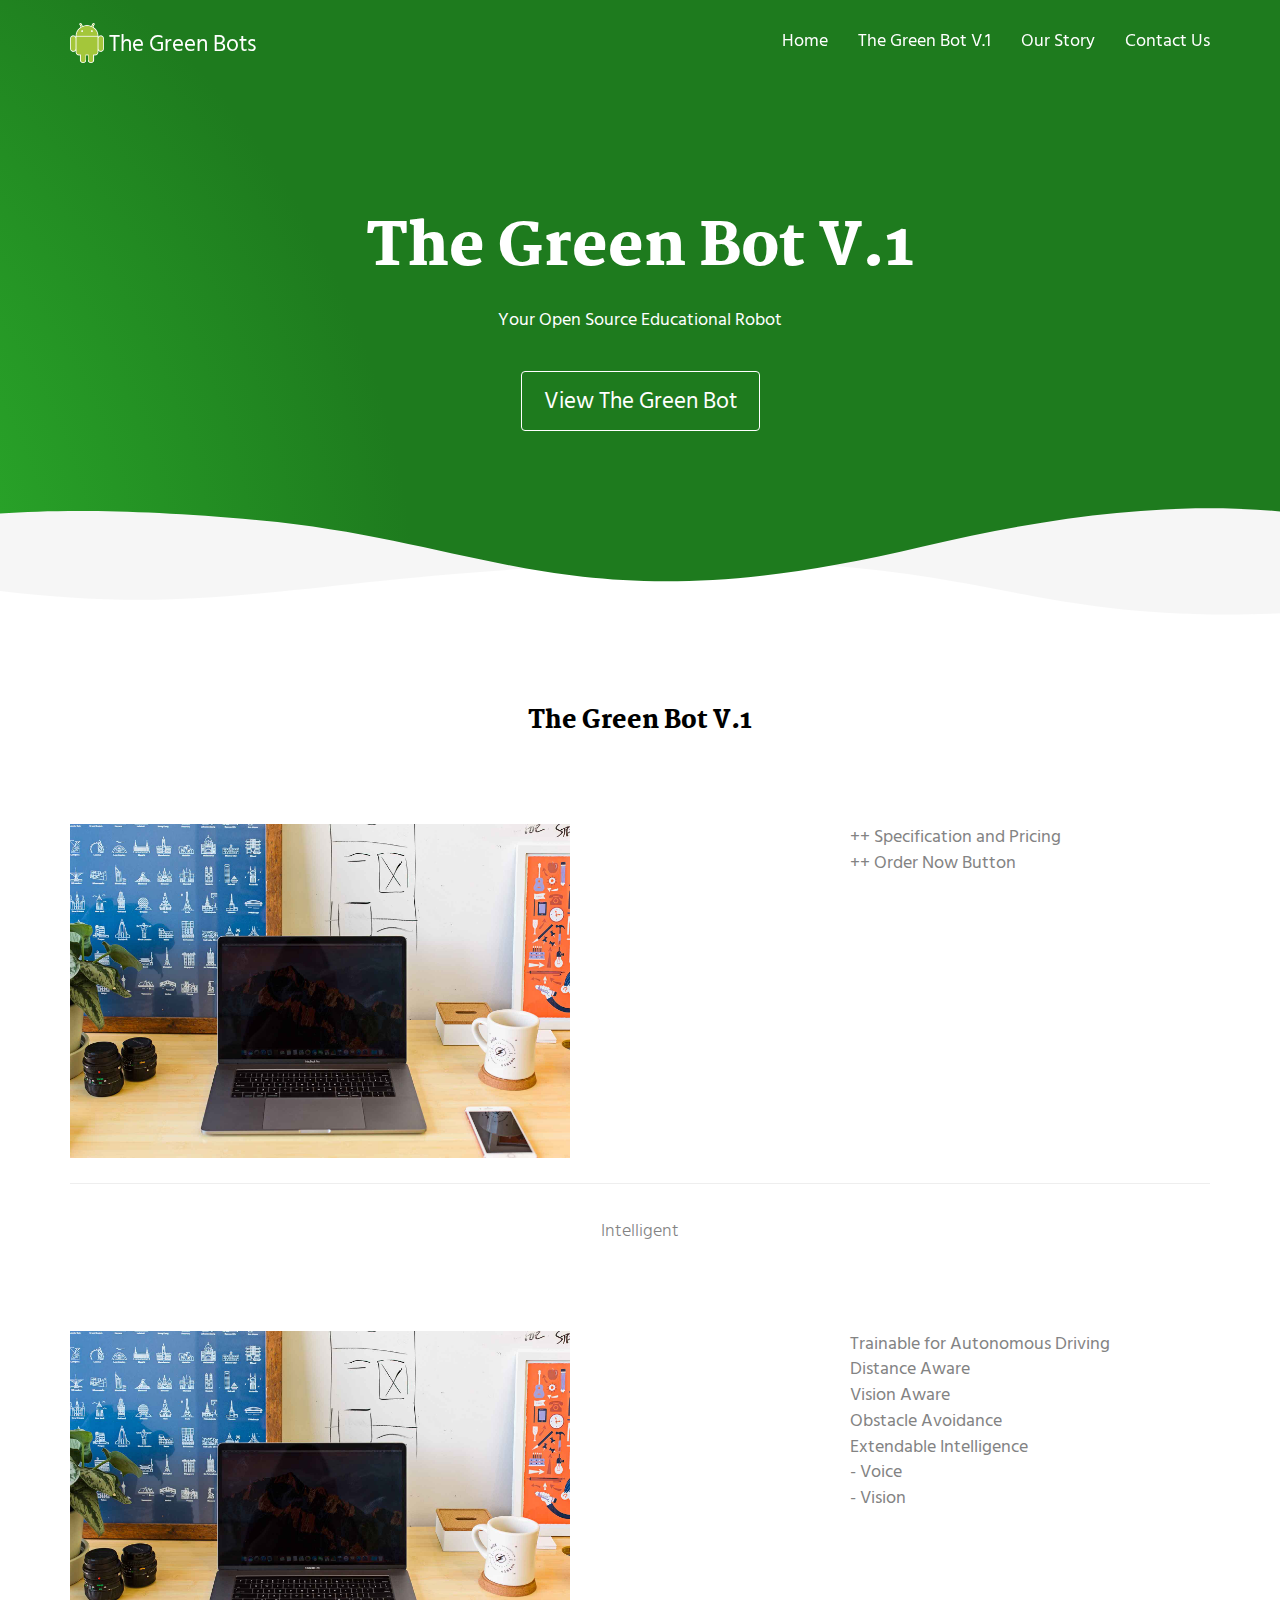
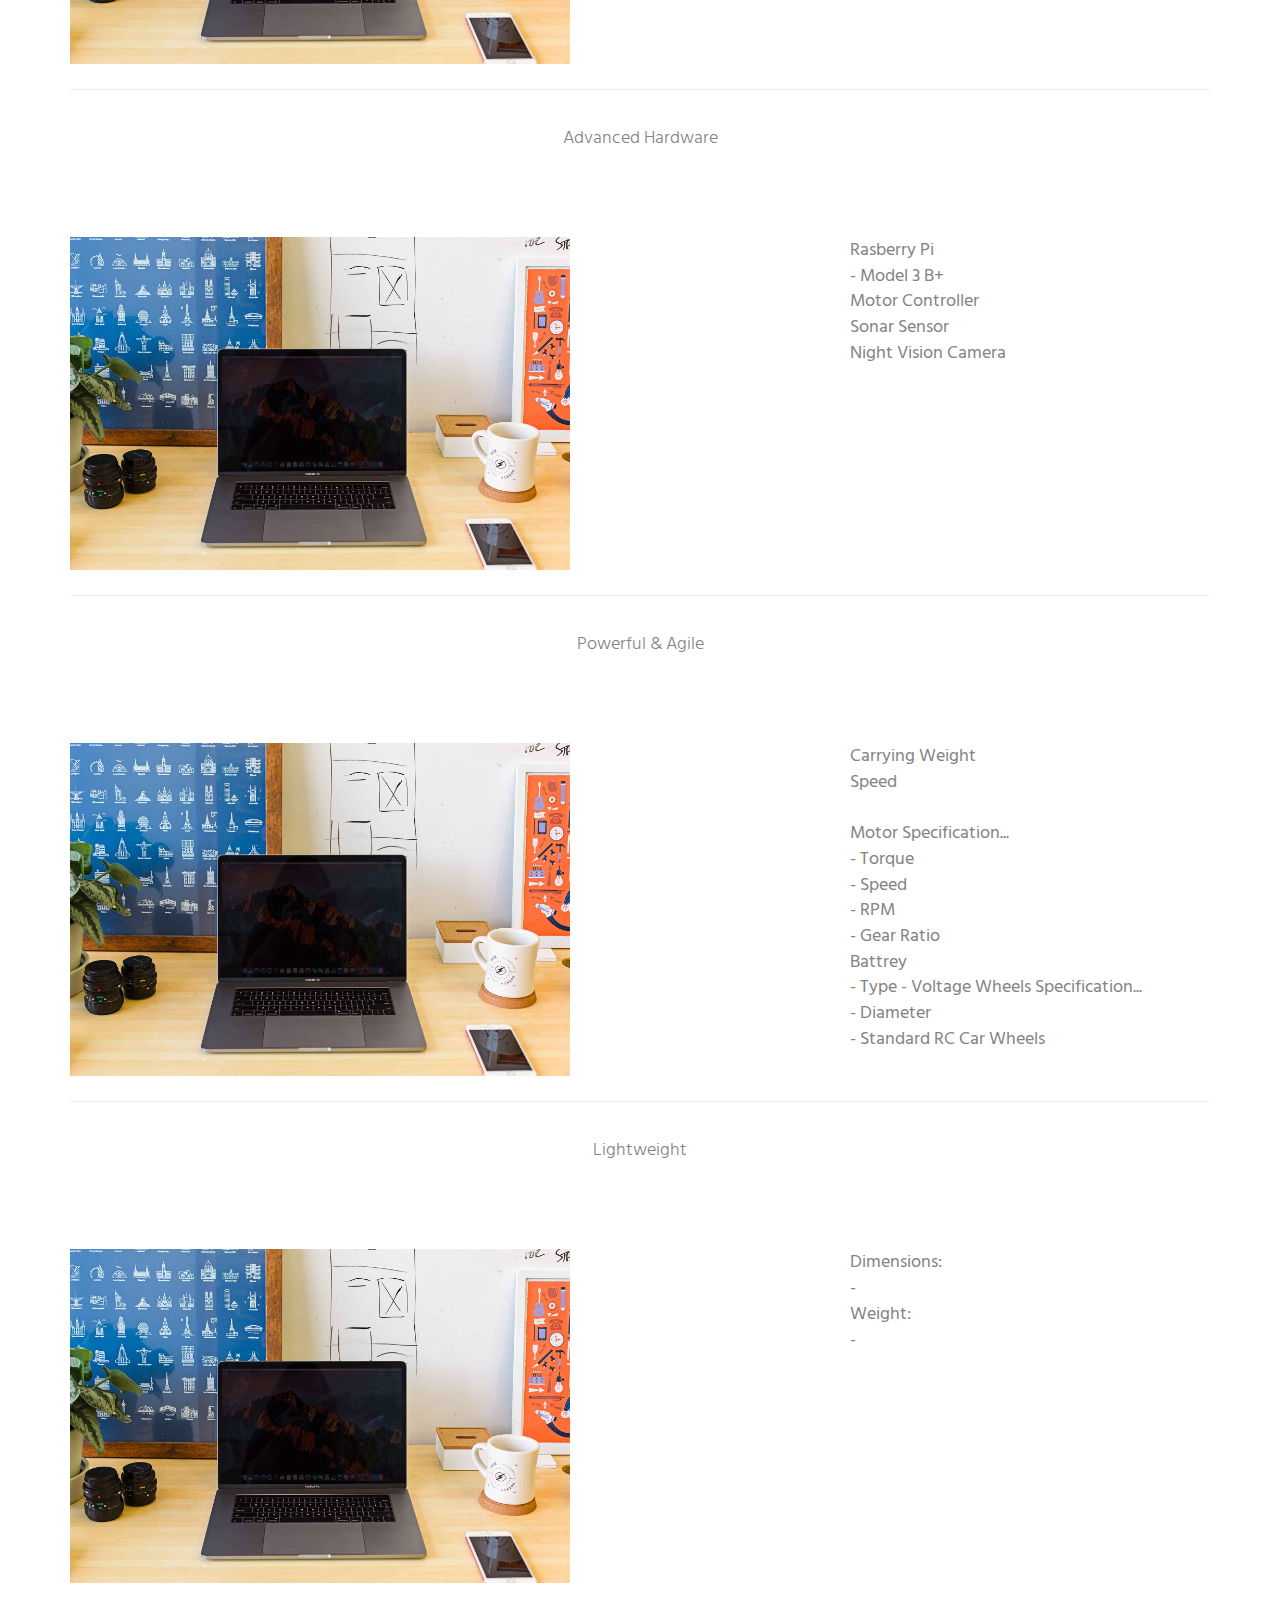
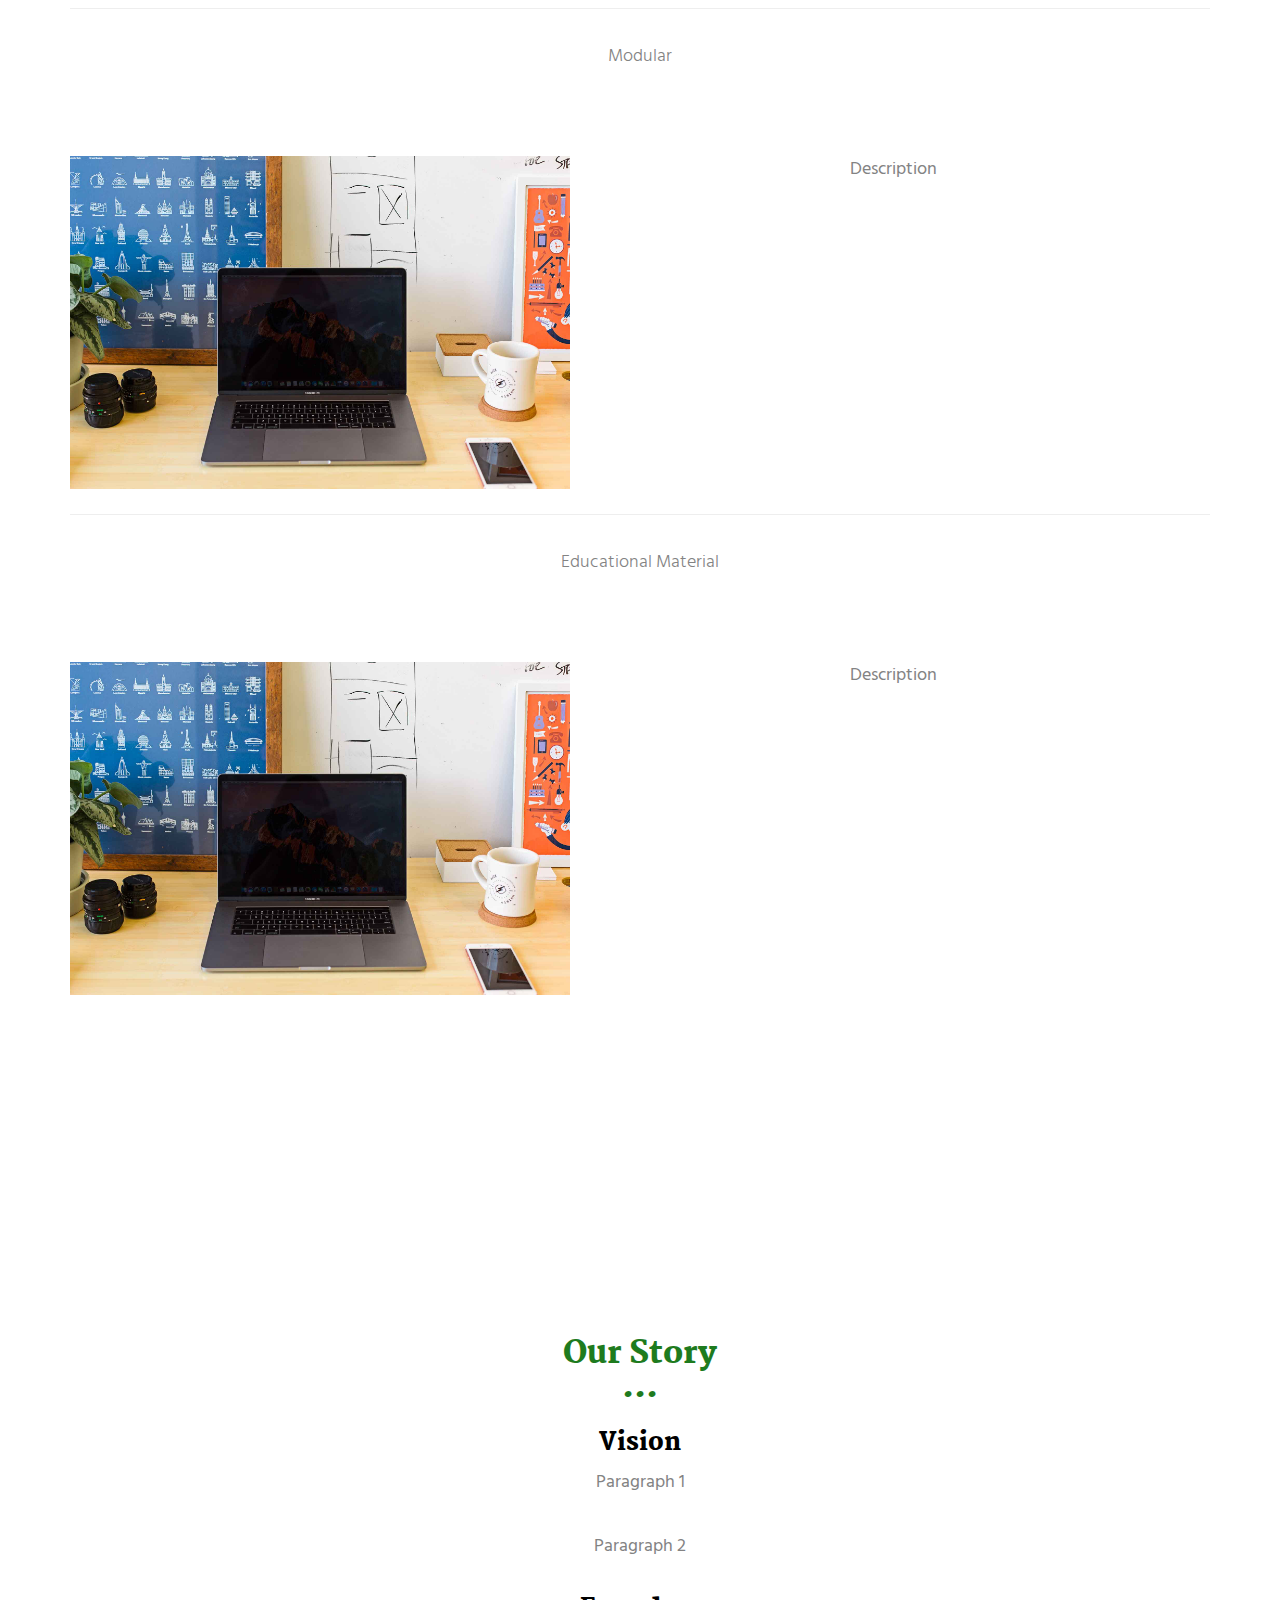
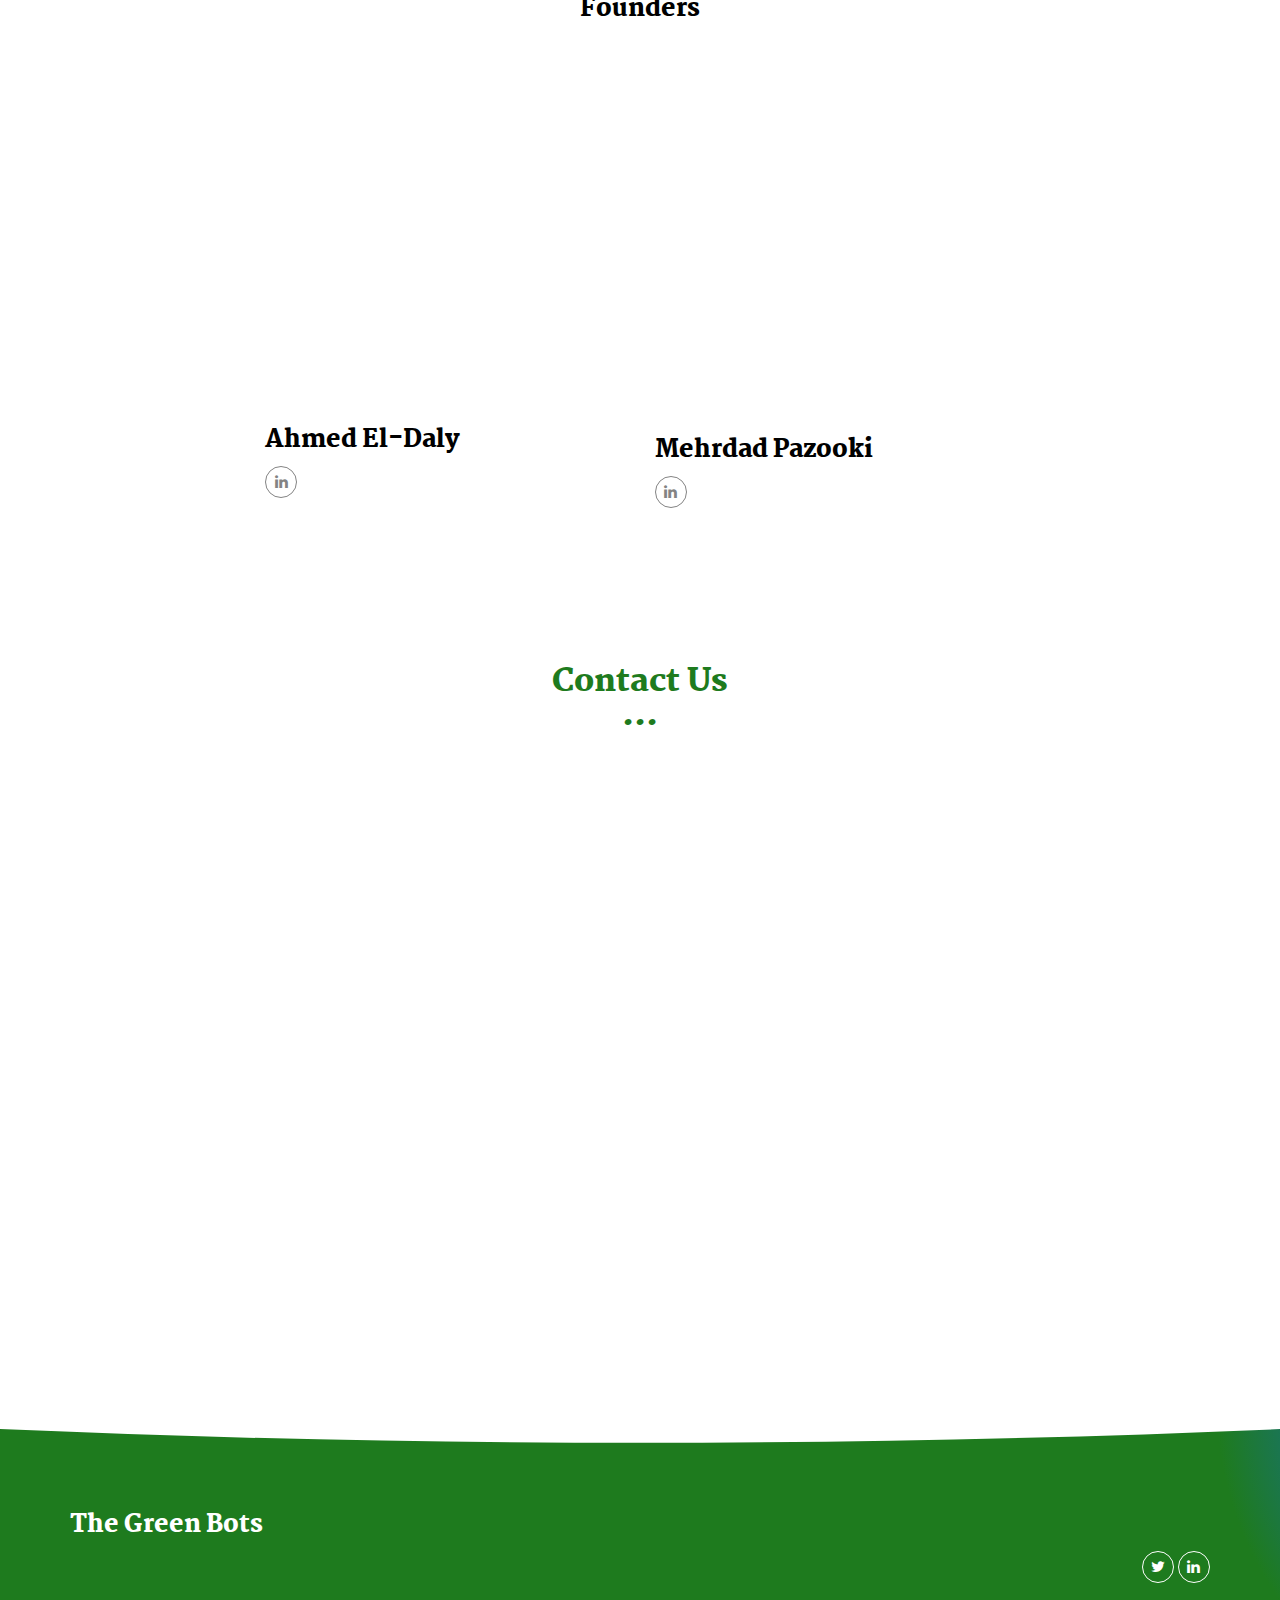
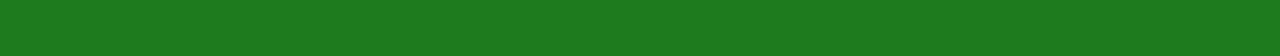
==== commit 6e02a171: "The Green Bot Website update" ====
--- a/thegreenbots.com/index.html
+++ b/thegreenbots.com/index.html
@@ -90,34 +90,71 @@
             <img src="./assets/images/img-04.jpg" alt="" class="img-responsive reveal-content" data-action="zoom" width="500px">
         </div>      
         <div class="col-xs-4">
-          Description
+          Trainable for Autonomous Driving <br>
+          Distance Aware <br>
+          Vision Aware <br>
+          Obstacle Avoidance <br>
+          Extendable Intelligence <br>
+          - Voice <br>
+          - Vision <br>
+        </div>
+      </div>
+      <hr>
+      <div class="row">
+        <h4 class="text-center">Advanced Hardware</h4>
+        <br><br><br>  
+        <div class="col-xs-8">
+            <img src="./assets/images/img-04.jpg" alt="" class="img-responsive reveal-content" data-action="zoom" width="500px">
+        </div>      
+        <div class="col-xs-4">
+          Rasberry Pi <br>
+          - Model 3 B+ <br>
+          Motor Controller <br>
+          Sonar Sensor <br>
+          Night Vision Camera <br>
+        </div>
+      </div>
+      <hr>
+      <div class="row">
+        <h4 class="text-center">Powerful & Agile</h4>
+        <br><br><br>  
+        <div class="col-xs-8">
+            <img src="./assets/images/img-04.jpg" alt="" class="img-responsive reveal-content" data-action="zoom" width="500px">
+        </div>      
+        <div class="col-xs-4">
+          Carrying Weight <br>
+          Speed <br><br>
+
+          Motor Specification...<br>
+          - Torque <br>
+          - Speed <br>
+          - RPM <br>
+          - Gear Ratio <br>
+          Battrey <br>
+          - Type
+          - Voltage
+          Wheels Specification...<br>
+          - Diameter <br>
+          - Standard RC Car Wheels <br>
+        </div>
+      </div>
+      <hr>
+      <div class="row">
+        <h4 class="text-center">Lightweight</h4>
+        <br><br><br>  
+        <div class="col-xs-8">
+            <img src="./assets/images/img-04.jpg" alt="" class="img-responsive reveal-content" data-action="zoom" width="500px">
+        </div>      
+        <div class="col-xs-4">
+          Dimensions:<br>
+          - <br>
+          Weight: <br>
+          - <br>
         </div>
       </div>
       <hr>
       <div class="row">
         <h4 class="text-center">Modular</h4>
-        <br><br><br>  
-        <div class="col-xs-8">
-            <img src="./assets/images/img-04.jpg" alt="" class="img-responsive reveal-content" data-action="zoom" width="500px">
-        </div>      
-        <div class="col-xs-4">
-          Description
-        </div>
-      </div>
-      <hr>
-      <div class="row">
-        <h4 class="text-center">Powerful & Agile</h4>
-        <br><br><br>  
-        <div class="col-xs-8">
-            <img src="./assets/images/img-04.jpg" alt="" class="img-responsive reveal-content" data-action="zoom" width="500px">
-        </div>      
-        <div class="col-xs-4">
-          Motor Specification...
-        </div>
-      </div>
-      <hr>
-      <div class="row">
-        <h4 class="text-center">Lightweight</h4>
         <br><br><br>  
         <div class="col-xs-8">
             <img src="./assets/images/img-04.jpg" alt="" class="img-responsive reveal-content" data-action="zoom" width="500px">
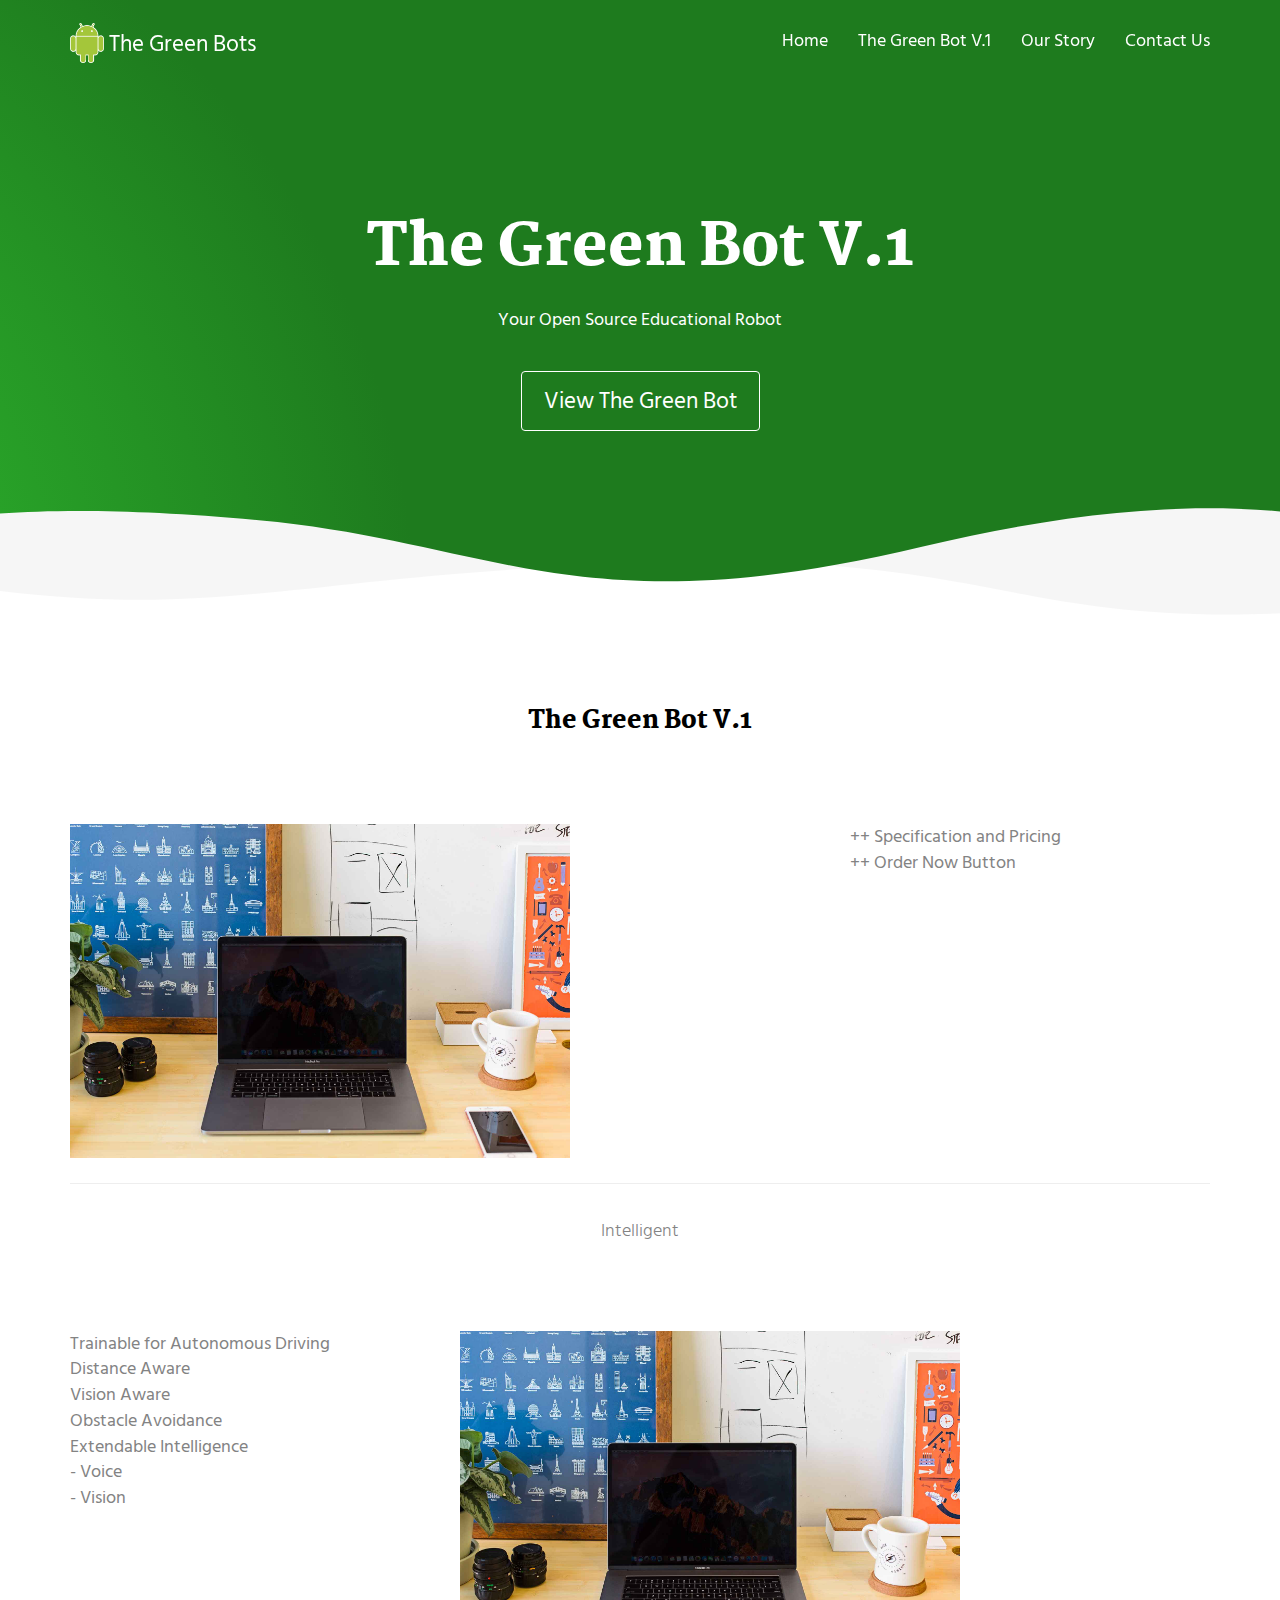
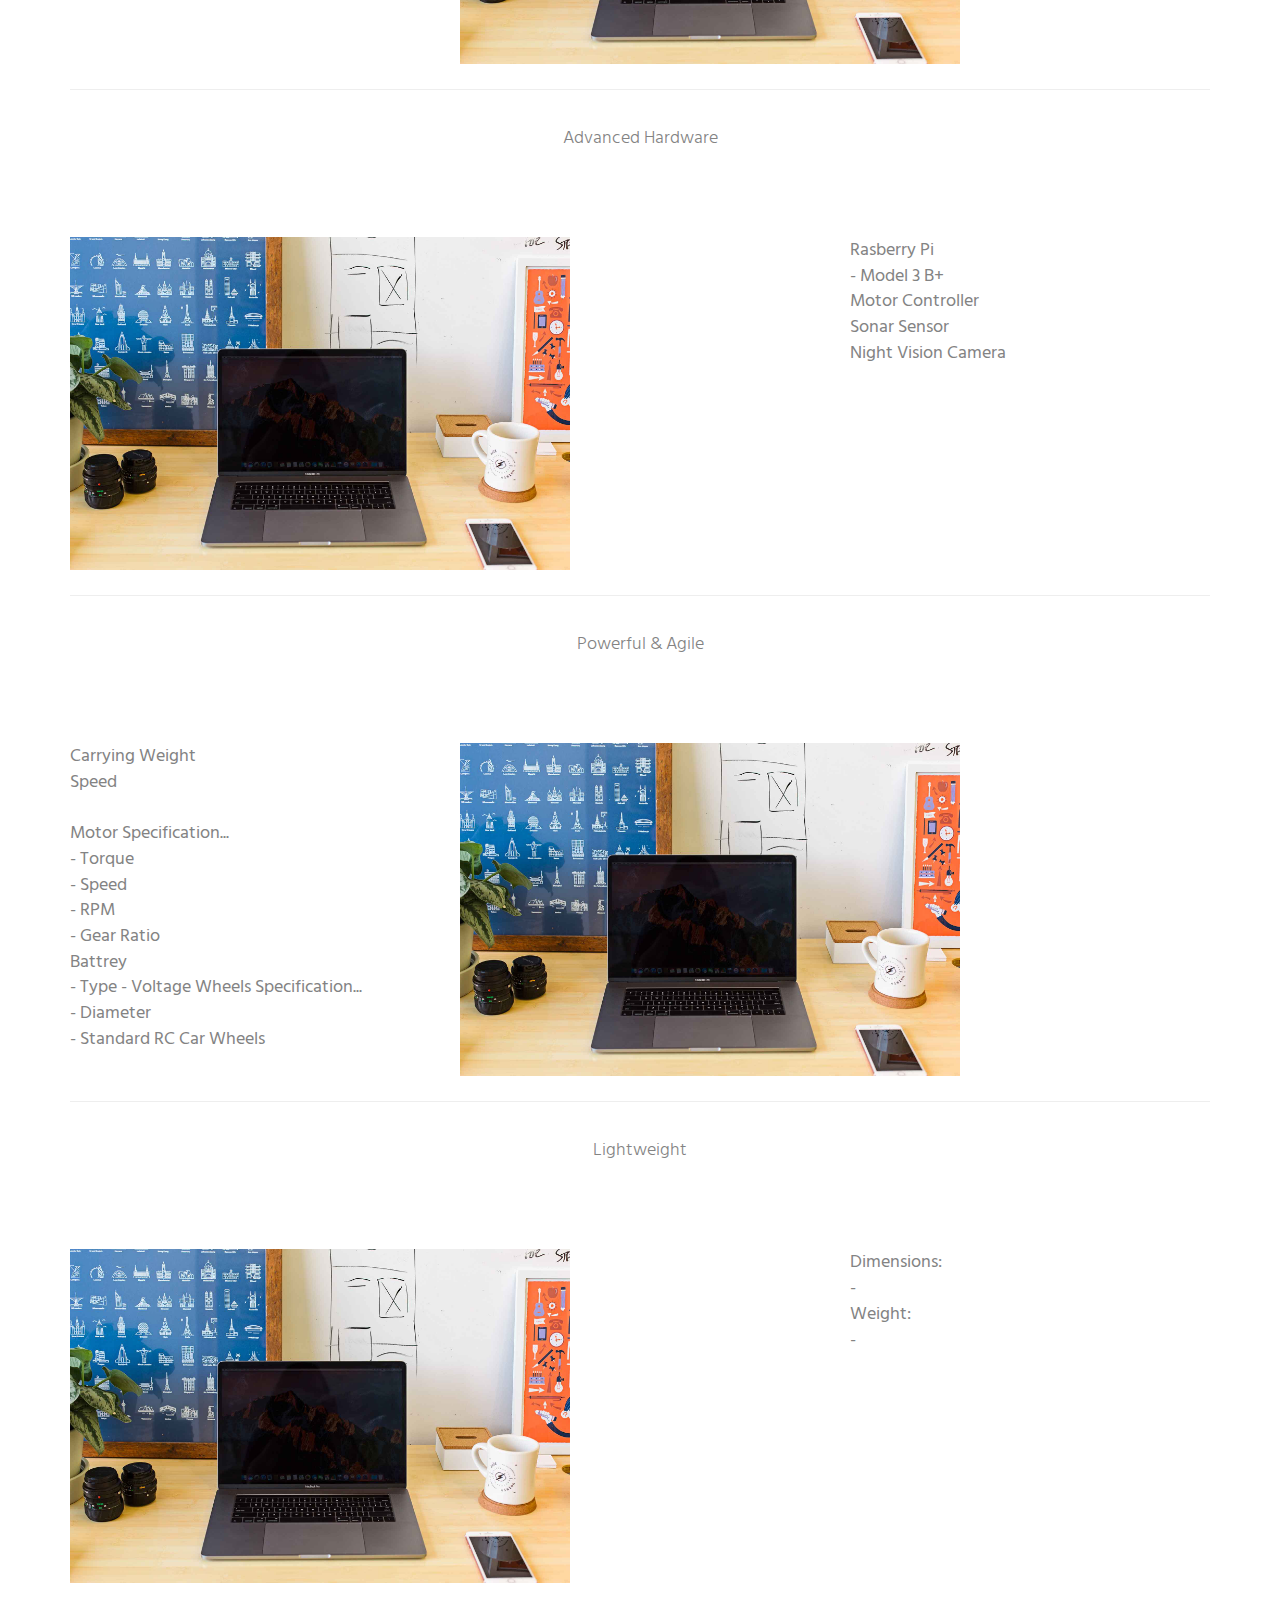
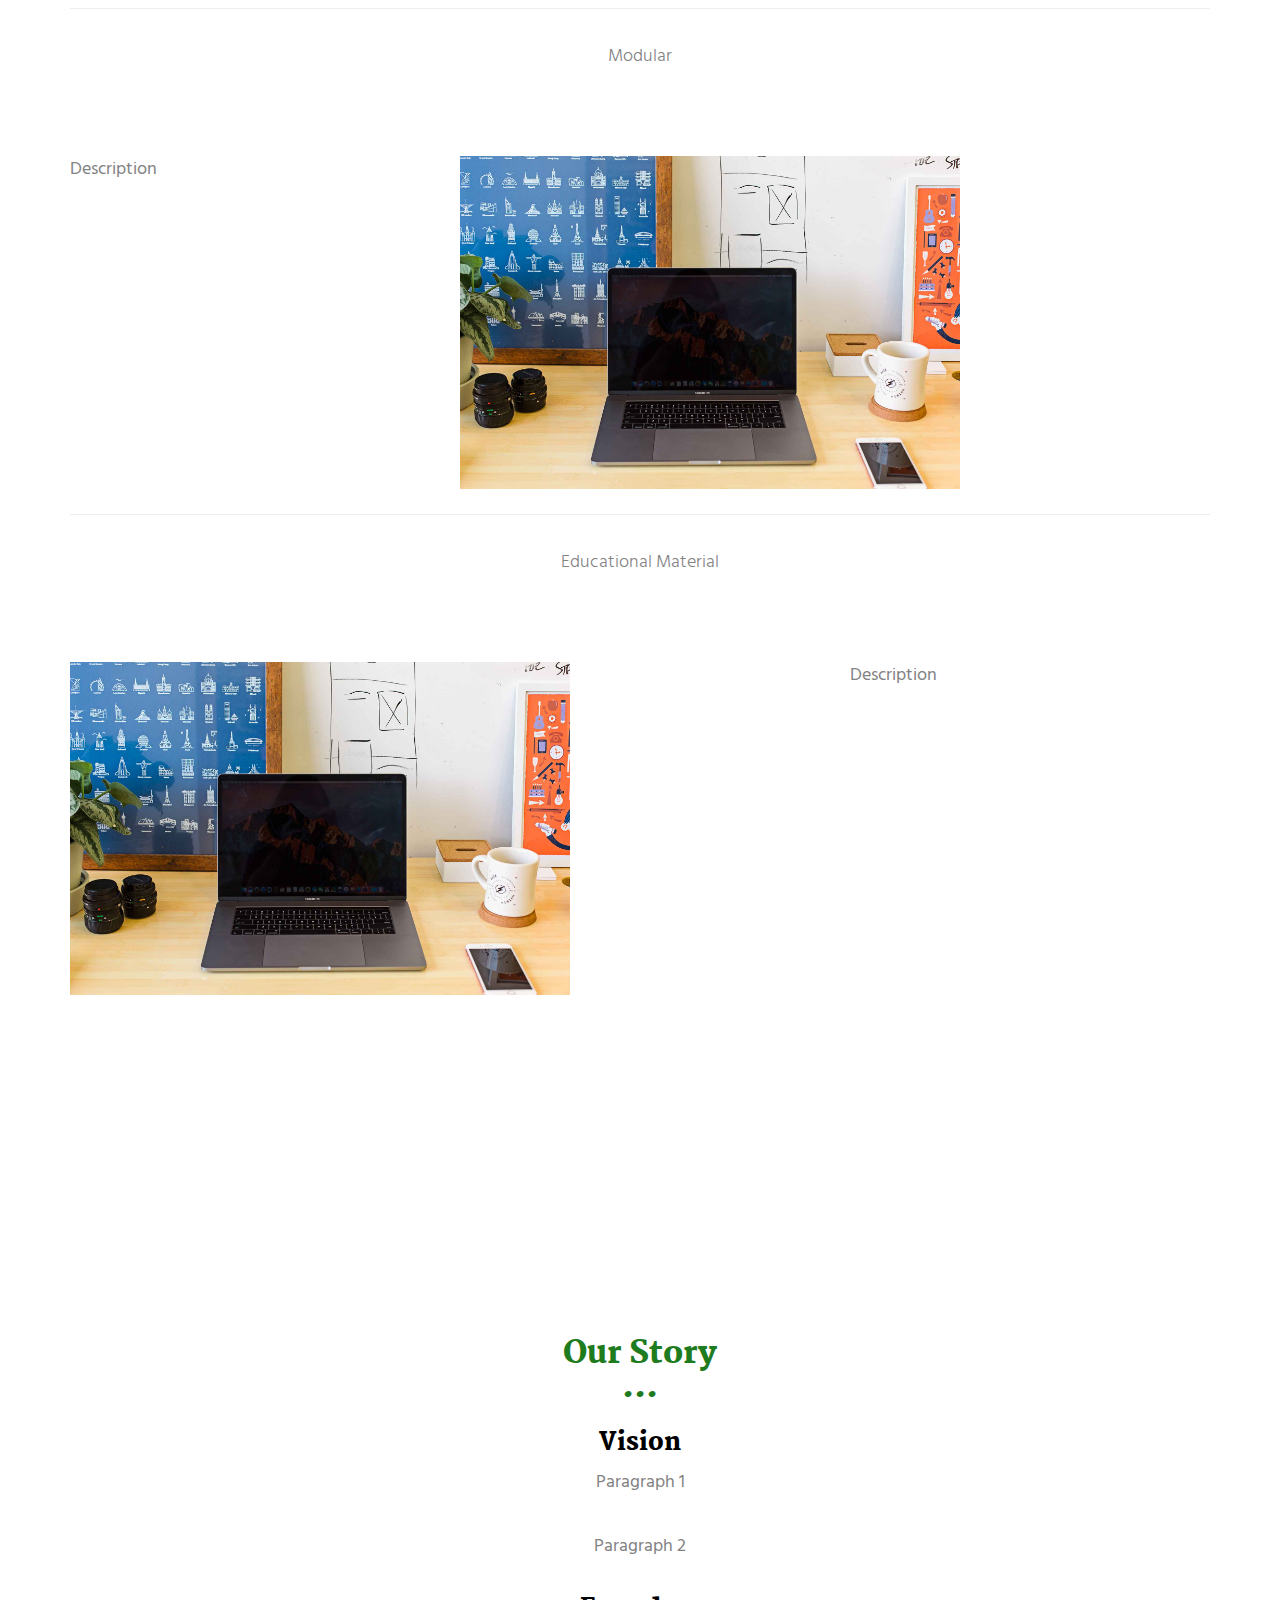
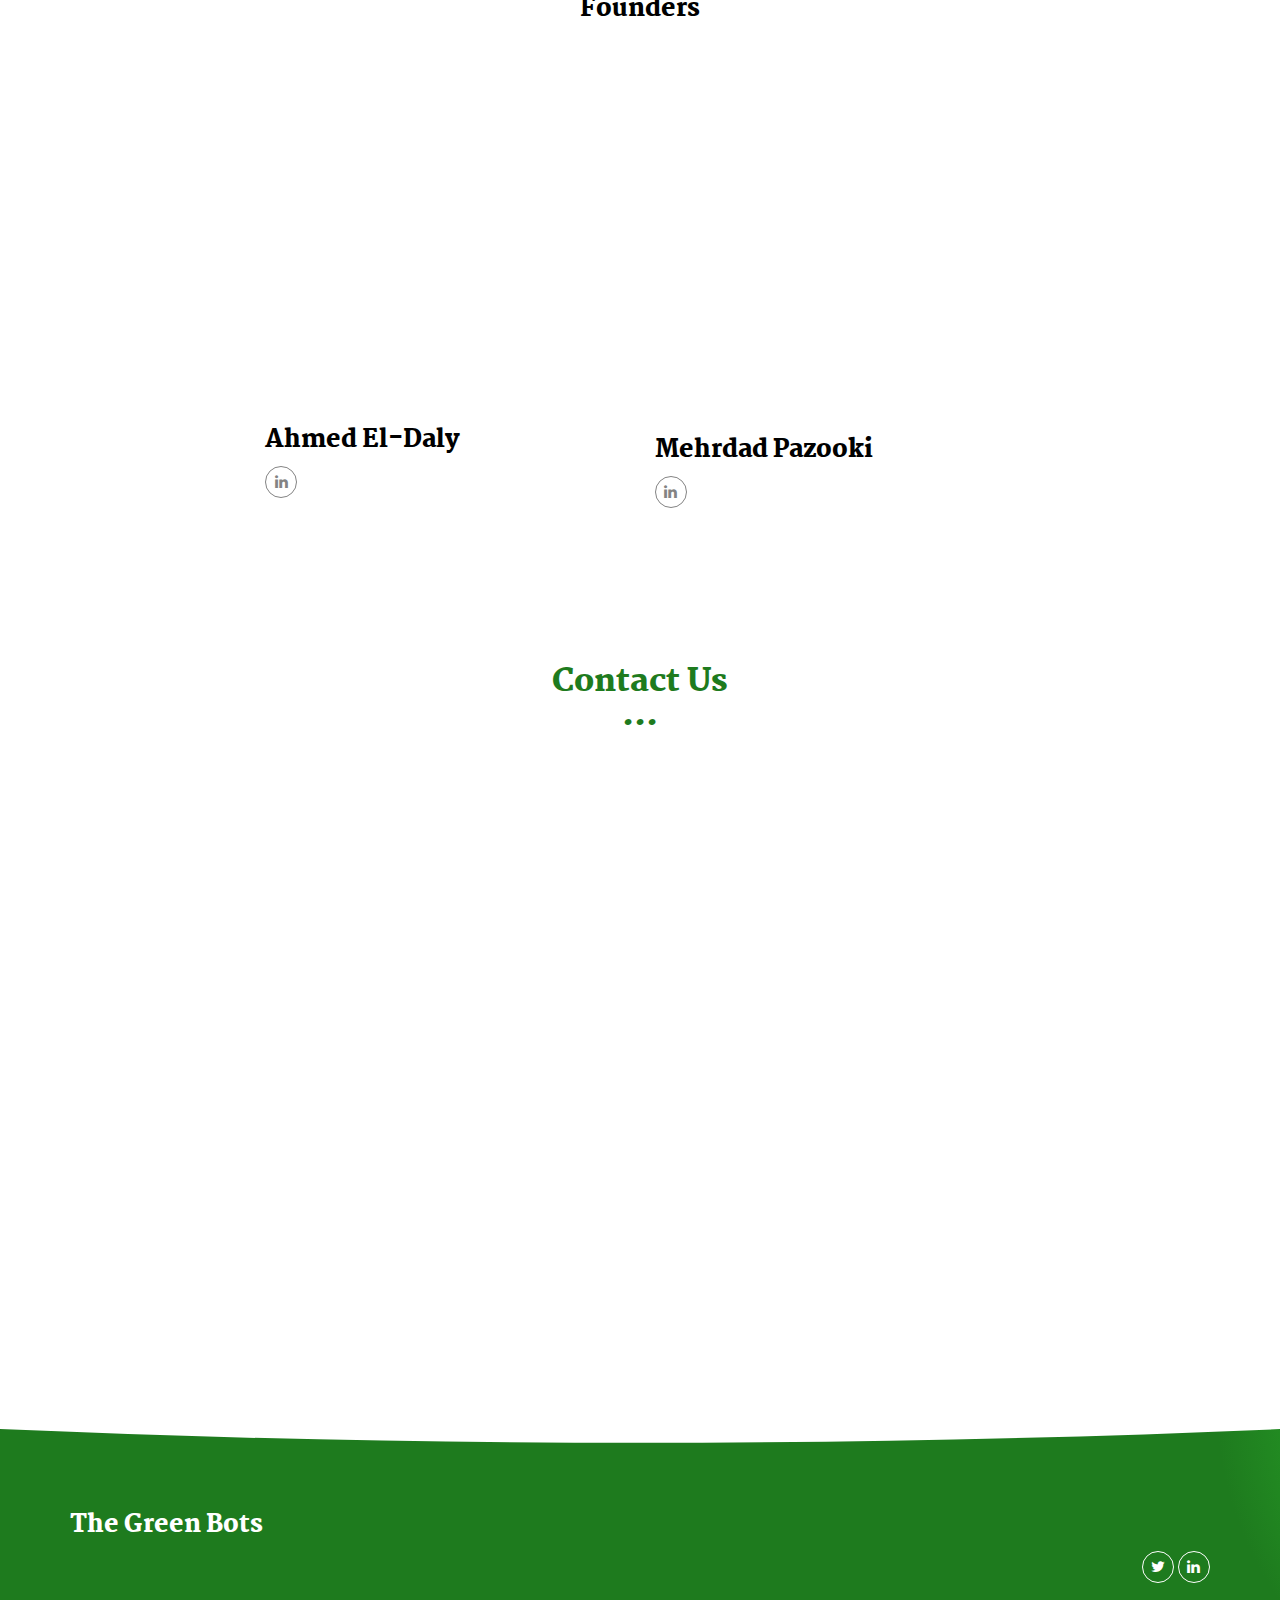
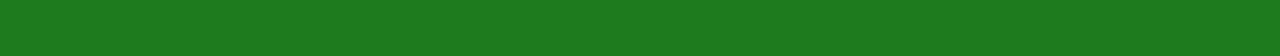
==== commit 1281c159: "The Green Bot Website update" ====
--- a/thegreenbots.com/index.html
+++ b/thegreenbots.com/index.html
@@ -86,9 +86,6 @@
       <div class="row">
         <h4 class="text-center">Intelligent</h4>
         <br><br><br>  
-        <div class="col-xs-8">
-            <img src="./assets/images/img-04.jpg" alt="" class="img-responsive reveal-content" data-action="zoom" width="500px">
-        </div>      
         <div class="col-xs-4">
           Trainable for Autonomous Driving <br>
           Distance Aware <br>
@@ -97,7 +94,10 @@
           Extendable Intelligence <br>
           - Voice <br>
           - Vision <br>
-        </div>
+        </div> 
+        <div class="col-xs-8">
+            <img src="./assets/images/img-04.jpg" alt="" class="img-responsive reveal-content" data-action="zoom" width="500px">
+        </div>     
       </div>
       <hr>
       <div class="row">
@@ -117,10 +117,7 @@
       <hr>
       <div class="row">
         <h4 class="text-center">Powerful & Agile</h4>
-        <br><br><br>  
-        <div class="col-xs-8">
-            <img src="./assets/images/img-04.jpg" alt="" class="img-responsive reveal-content" data-action="zoom" width="500px">
-        </div>      
+        <br><br><br>    
         <div class="col-xs-4">
           Carrying Weight <br>
           Speed <br><br>
@@ -136,7 +133,10 @@
           Wheels Specification...<br>
           - Diameter <br>
           - Standard RC Car Wheels <br>
-        </div>
+        </div> 
+        <div class="col-xs-8">
+            <img src="./assets/images/img-04.jpg" alt="" class="img-responsive reveal-content" data-action="zoom" width="500px">
+        </div>   
       </div>
       <hr>
       <div class="row">
@@ -155,13 +155,13 @@
       <hr>
       <div class="row">
         <h4 class="text-center">Modular</h4>
-        <br><br><br>  
-        <div class="col-xs-8">
-            <img src="./assets/images/img-04.jpg" alt="" class="img-responsive reveal-content" data-action="zoom" width="500px">
-        </div>      
+        <br><br><br>      
         <div class="col-xs-4">
           Description
         </div>
+        <div class="col-xs-8">
+            <img src="./assets/images/img-04.jpg" alt="" class="img-responsive reveal-content" data-action="zoom" width="500px">
+        </div>  
       </div>
       <hr>
       <div class="row">
